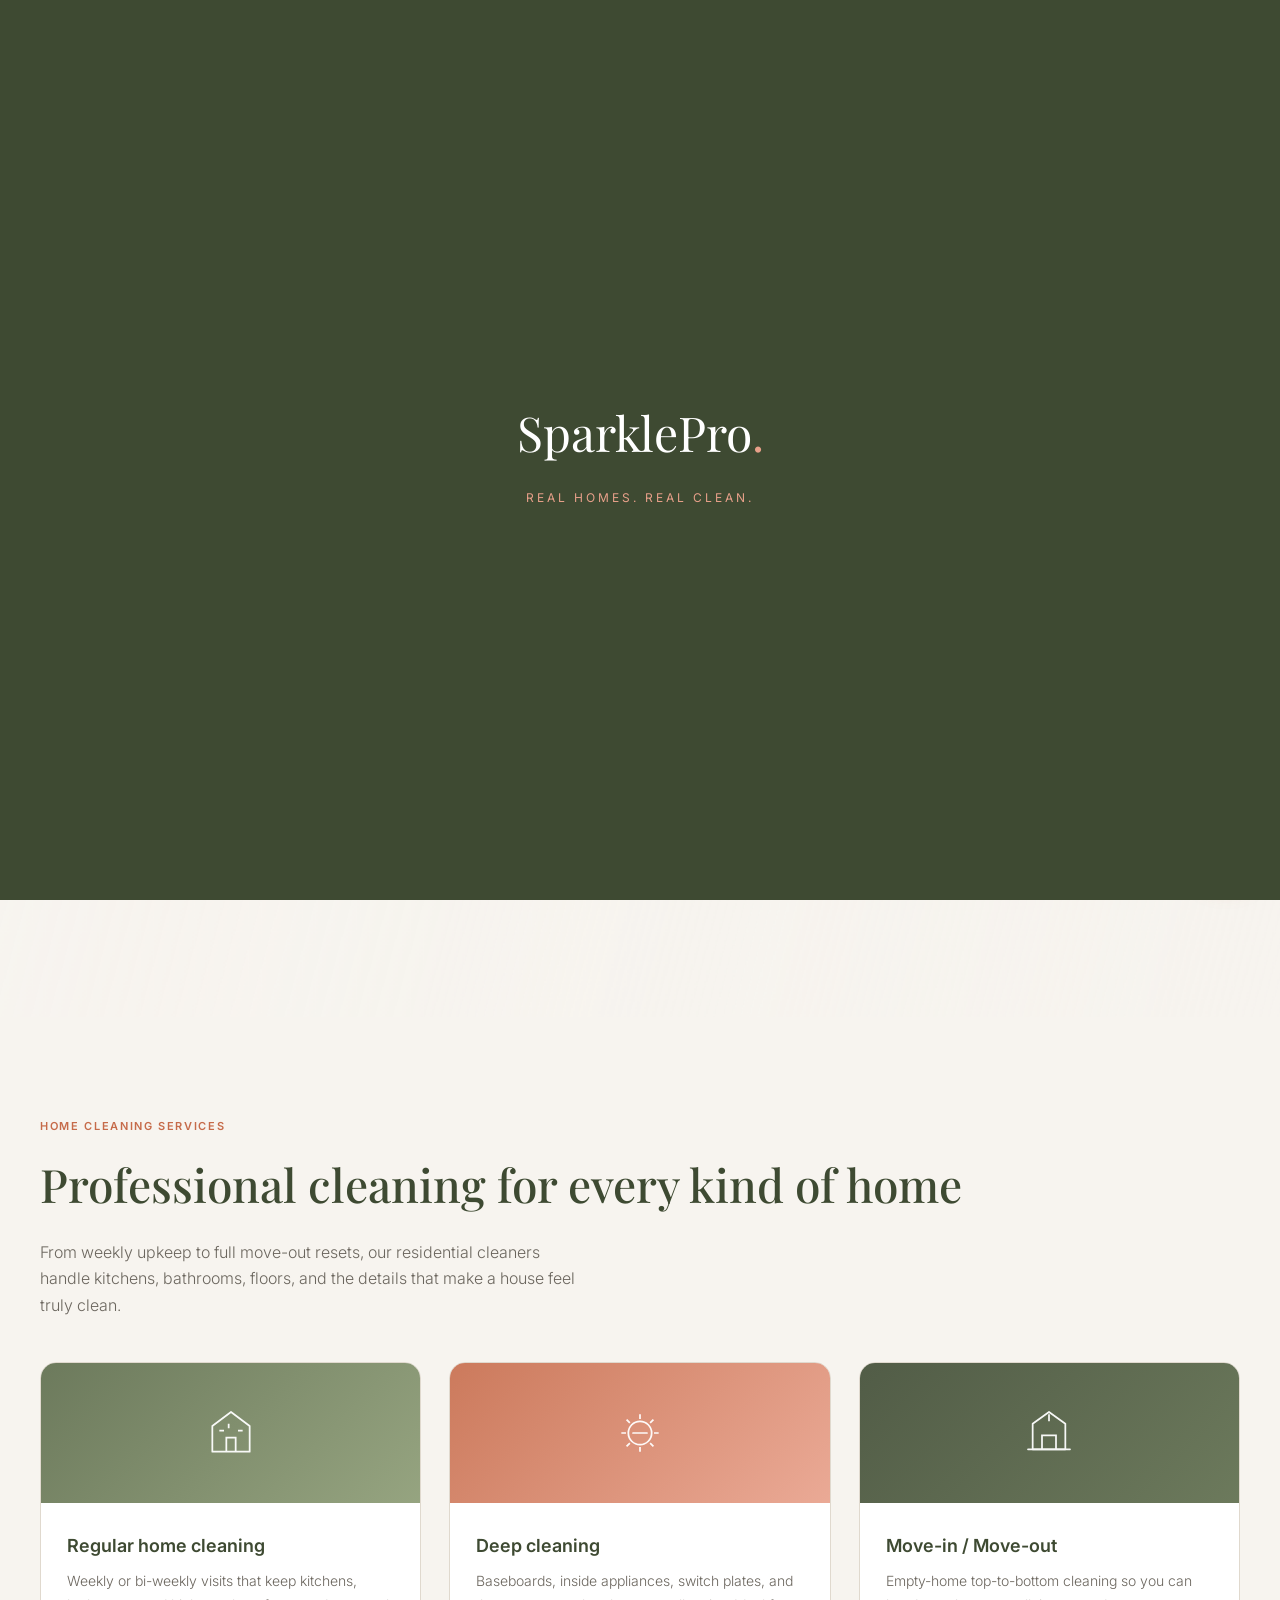
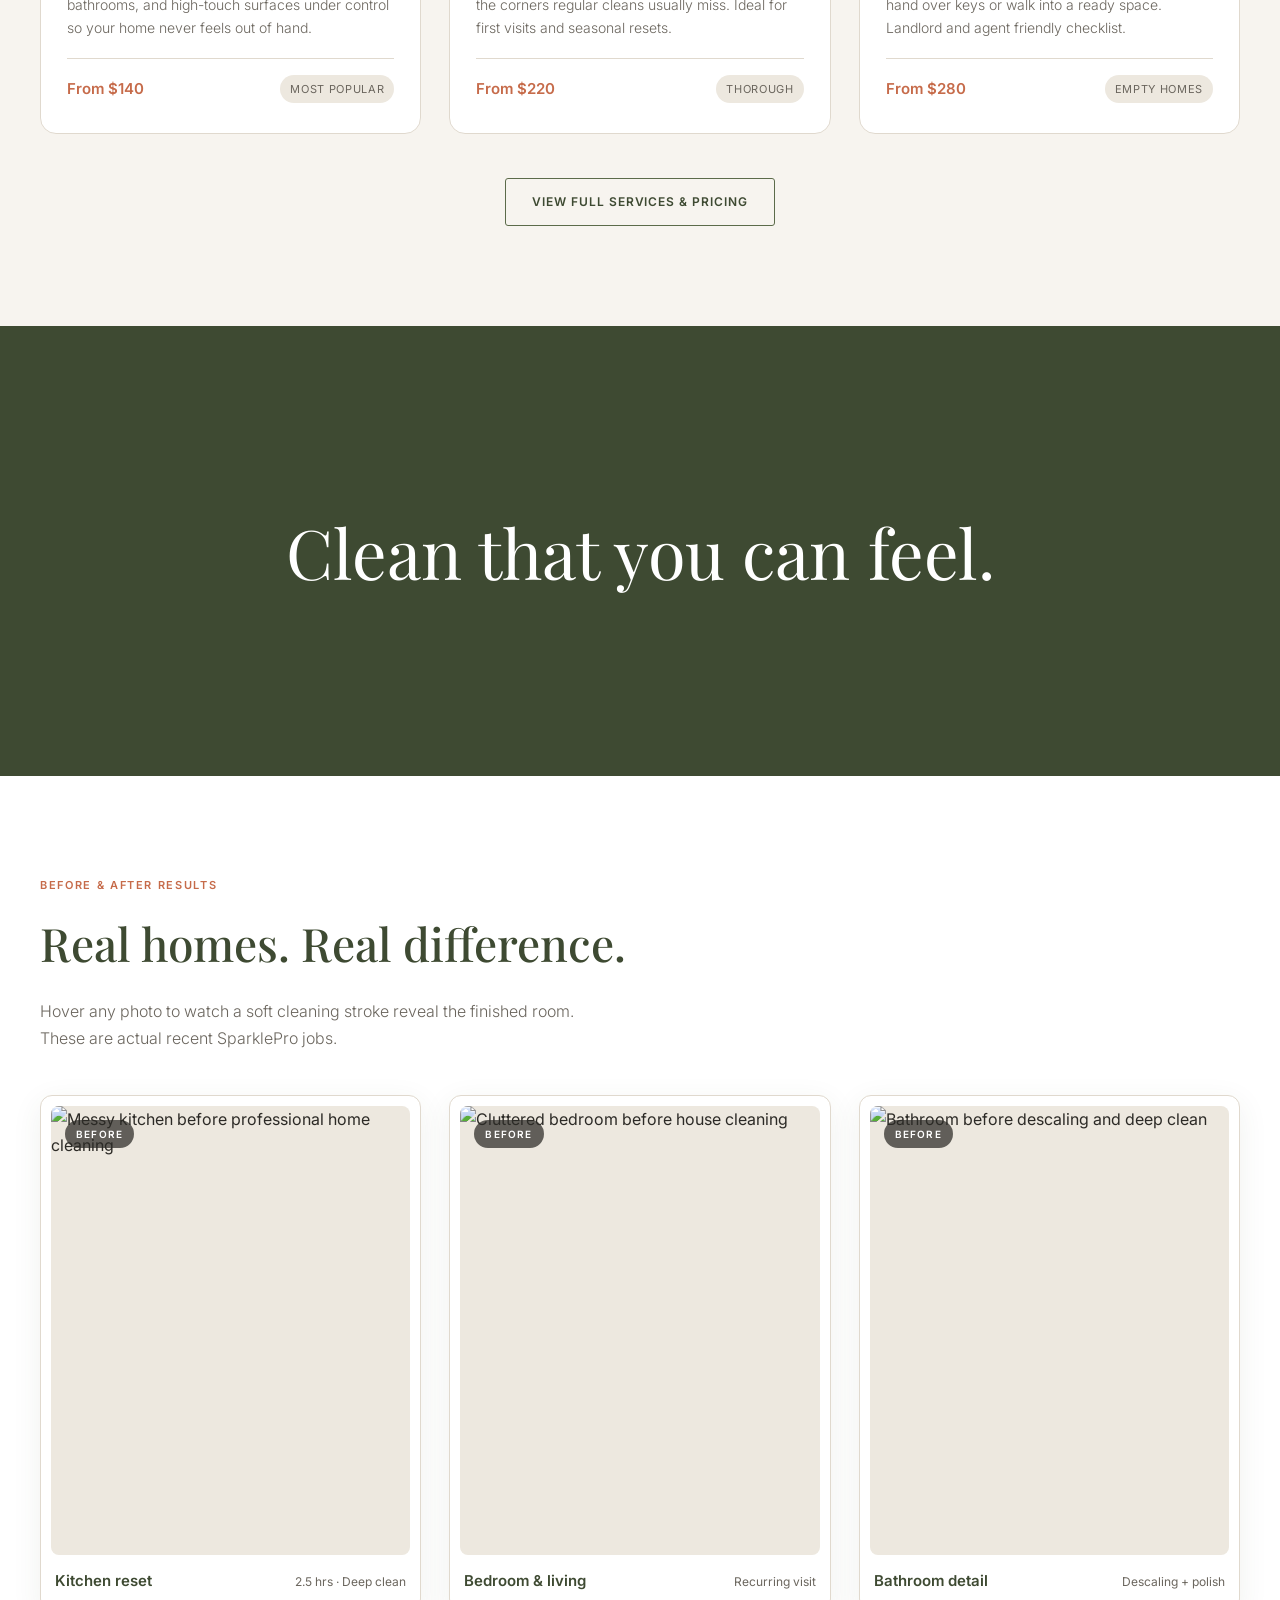
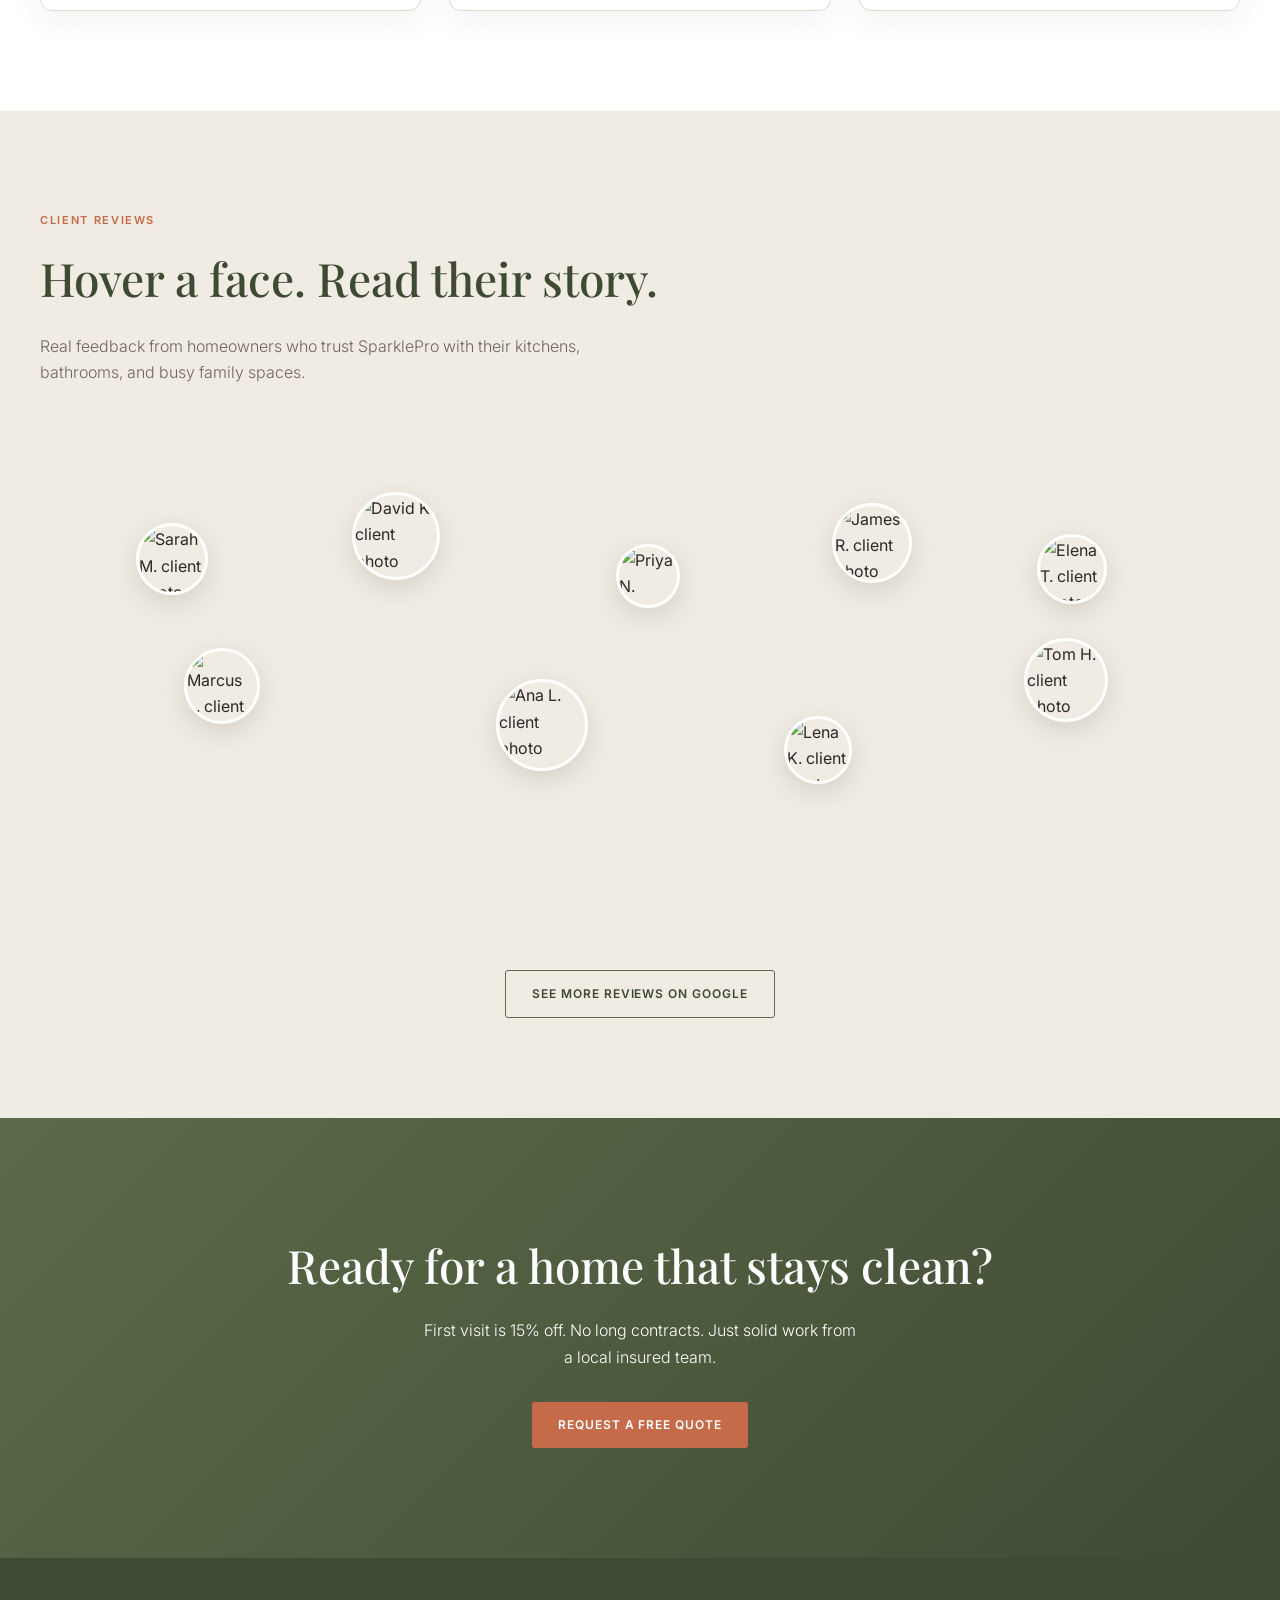
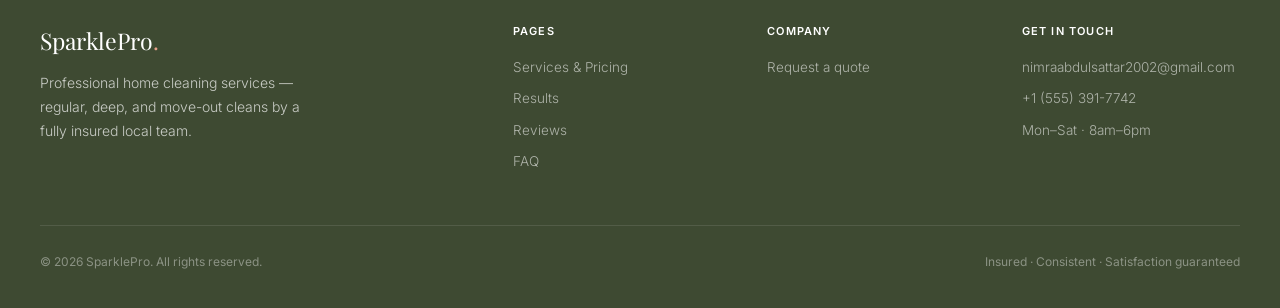
==== index.html @ 1992d0b1 "Initial commit - SparklePro website" ====
<!DOCTYPE html>
<html lang="en">
<head>
  <meta charset="UTF-8">
  <meta name="viewport" content="width=device-width, initial-scale=1.0">
  <title>SparklePro | Professional Home Cleaning Services Near You</title>
  <meta name="description" content="SparklePro offers reliable home cleaning, deep cleaning, and move-in/move-out services. Fully insured local team. First clean 15% off. Book your free quote today.">
  <meta name="keywords" content="home cleaning service, deep cleaning, move out cleaning, residential cleaners, house cleaning near me, SparklePro">
  <meta property="og:title" content="SparklePro | Professional Home Cleaning Services">
  <meta property="og:description" content="Reliable, insured home cleaning. Regular, deep, and move-out cleans. First visit 15% off.">
  <meta property="og:type" content="website">
  <link rel="canonical" href="https://sparklepro.home/">
  <script type="application/ld+json">
  {"@context":"https://schema.org","@type":"LocalBusiness","name":"SparklePro","description":"Professional home cleaning services including regular cleans, deep cleans, and move-in/move-out cleaning.","telephone":"+1-555-391-7742","email":"nimraabdulsattar2002@gmail.com","priceRange":"$$","openingHours":"Mo-Sa 08:00-18:00","areaServed":"Greater metro area"}
  </script>
  <link href="https://fonts.googleapis.com/css2?family=Inter:wght@300;400;500;600;700&family=Playfair+Display:wght@400;500;600&display=swap" rel="stylesheet">
  <style>
    :root{--olive:#5C6B4A;--olive-dark:#3E4A32;--terracotta:#C66B4A;--terracotta-dark:#A35238;--terracotta-soft:#E8A08A;--bg:#F7F4EF;--bg-warm:#F0EBE3;--text:#2C2A26;--muted:#6B665E;--border:#E0D9CE;--white:#fff;--soft:#EDE8DF;--shadow:0 20px 50px rgba(62,74,50,.12);--shadow-soft:0 8px 30px rgba(62,74,50,.08)}
    *{margin:0;padding:0;box-sizing:border-box}
    html{scroll-behavior:smooth}
    body{font-family:Inter,sans-serif;background:var(--bg);color:var(--text);line-height:1.65;-webkit-font-smoothing:antialiased;overflow-x:hidden}

    .intro-overlay{position:fixed;inset:0;background:var(--olive-dark);z-index:9999;display:flex;align-items:center;justify-content:center;flex-direction:column;transition:opacity .8s,visibility .8s}
    .intro-overlay.hide{opacity:0;visibility:hidden;pointer-events:none}
    .intro-logo{font-family:'Playfair Display',serif;font-size:48px;color:#fff;opacity:0;transform:translateY(30px) scale(.9);animation:introIn 1s .3s forwards}
    .intro-logo span{color:var(--terracotta-soft)}
    .intro-tag{color:var(--terracotta-soft);font-size:12px;letter-spacing:.25em;text-transform:uppercase;margin-top:16px;opacity:0;animation:introIn 1s .6s forwards}
    @keyframes introIn{to{opacity:1;transform:translateY(0) scale(1)}}

    .reveal{opacity:0;transform:translateY(50px) rotateX(10deg);transform-origin:center top;transition:opacity .9s cubic-bezier(.22,1,.36,1),transform .9s cubic-bezier(.22,1,.36,1)}
    .reveal.visible{opacity:1;transform:translateY(0) rotateX(0)}
    .reveal-scale{opacity:0;transform:scale(.88);transition:opacity .9s cubic-bezier(.22,1,.36,1),transform .9s cubic-bezier(.22,1,.36,1)}
    .reveal-scale.visible{opacity:1;transform:scale(1)}

    .scroll-progress{position:fixed;top:0;left:0;height:3px;background:linear-gradient(90deg,var(--terracotta),var(--olive));z-index:10000;width:0%}
    .top-bar{background:var(--olive-dark);color:#fff;text-align:center;padding:11px 20px;font-size:12px;letter-spacing:.07em;text-transform:uppercase;position:relative;z-index:50}
    .top-bar span{color:var(--terracotta-soft)}
    header{position:sticky;top:0;z-index:100;background:rgba(247,244,239,.92);backdrop-filter:blur(12px);border-bottom:1px solid var(--border);transition:box-shadow .3s}
    header.scrolled{box-shadow:0 8px 30px rgba(62,74,50,.1)}
    .nav{max-width:1400px;margin:0 auto;padding:18px 40px;display:flex;align-items:center;justify-content:space-between}
    .nav-left,.nav-right{display:flex;gap:26px;align-items:center;flex:1}.nav-right{justify-content:flex-end}
    .logo{font-family:'Playfair Display',serif;font-size:25px;font-weight:500;color:var(--olive-dark);text-decoration:none;transition:transform .3s}.logo:hover{transform:scale(1.05)}.logo span{color:var(--terracotta)}
    .nav a{color:var(--text);text-decoration:none;font-size:12px;letter-spacing:.07em;text-transform:uppercase;font-weight:500;transition:color .25s}
    .nav a:hover,.nav a.active{color:var(--terracotta)}
    .btn{display:inline-block;padding:13px 26px;background:var(--olive);color:#fff;text-decoration:none;font-size:12px;letter-spacing:.08em;text-transform:uppercase;font-weight:600;border:none;cursor:pointer;transition:all .35s cubic-bezier(.22,1,.36,1);border-radius:3px}
    .btn:hover{background:var(--olive-dark);transform:translateY(-3px) scale(1.02);box-shadow:0 12px 28px rgba(92,107,74,.35)}
    .btn-terracotta{background:var(--terracotta)}.btn-terracotta:hover{background:var(--terracotta-dark)}
    .btn-outline{background:transparent;color:var(--olive-dark);border:1.5px solid var(--olive)}.btn-outline:hover{background:var(--olive);color:#fff}

    .hero{position:relative;min-height:100vh;display:flex;align-items:center;overflow:hidden}
    .hero-bg{position:absolute;inset:-10%;background:url('https://images.unsplash.com/photo-1600585154340-be6161a56a0c?auto=format&fit=crop&w=2000&q=80') center/cover;will-change:transform}
    .hero-bg::after{content:'';position:absolute;inset:0;background:linear-gradient(105deg,rgba(247,244,239,.94) 0%,rgba(247,244,239,.75) 45%,rgba(247,244,239,.25) 100%)}
    .hero-content{position:relative;z-index:2;max-width:1400px;margin:0 auto;padding:0 40px;width:100%}
    .hero .eyebrow{font-size:12px;letter-spacing:.16em;text-transform:uppercase;color:var(--terracotta);font-weight:600;margin-bottom:16px;opacity:0;animation:heroIn 1s 1.4s forwards}
    .hero h1{font-family:'Playfair Display',serif;font-size:clamp(44px,6.5vw,80px);font-weight:500;line-height:1.06;max-width:640px;margin-bottom:22px;color:var(--olive-dark);opacity:0;animation:heroIn 1s 1.55s forwards}
    .hero p{font-size:17px;color:var(--muted);max-width:460px;margin-bottom:36px;font-weight:300;opacity:0;animation:heroIn 1s 1.7s forwards}
    .hero-actions{display:flex;gap:14px;flex-wrap:wrap;opacity:0;animation:heroIn 1s 1.85s forwards}
    @keyframes heroIn{from{opacity:0;transform:translateY(40px)}to{opacity:1;transform:translateY(0)}}

    section{padding:100px 40px;position:relative}
    .container{max-width:1200px;margin:0 auto}
    .section-label{font-size:11px;letter-spacing:.15em;text-transform:uppercase;color:var(--terracotta);margin-bottom:12px;font-weight:600}
    .section-title{font-family:'Playfair Display',serif;font-size:clamp(30px,4vw,46px);font-weight:500;margin-bottom:16px;color:var(--olive-dark)}
    .section-desc{font-size:16px;color:var(--muted);max-width:540px;font-weight:300;margin-bottom:44px}

    /* THEMED SERVICE CARDS */
    .services-preview{display:grid;grid-template-columns:repeat(3,1fr);gap:28px}
    .svc-card{position:relative;background:var(--white);border-radius:16px;overflow:hidden;border:1px solid var(--border);transition:transform .5s cubic-bezier(.22,1,.36,1),box-shadow .5s;cursor:default}
    .svc-card:hover{transform:translateY(-12px);box-shadow:0 32px 64px rgba(62,74,50,.16)}
    .svc-visual{height:140px;position:relative;overflow:hidden}
    .svc-visual::before{content:'';position:absolute;inset:0;opacity:.9}
    .svc-card:nth-child(1) .svc-visual::before{background:linear-gradient(135deg,#5C6B4A 0%,#8A9A72 100%)}
    .svc-card:nth-child(2) .svc-visual::before{background:linear-gradient(135deg,#C66B4A 0%,#E8A08A 100%)}
    .svc-card:nth-child(3) .svc-visual::before{background:linear-gradient(135deg,#3E4A32 0%,#5C6B4A 100%)}
    .svc-icon-wrap{position:absolute;inset:0;display:flex;align-items:center;justify-content:center;z-index:2}
    .svc-icon-wrap svg{width:56px;height:56px;fill:none;stroke:#fff;stroke-width:1.5;opacity:.95}
    .svc-body{padding:28px 26px 30px}
    .svc-body h3{font-size:18px;font-weight:600;margin-bottom:8px;color:var(--olive-dark)}
    .svc-body p{font-size:14px;color:var(--muted);font-weight:300;line-height:1.7;margin-bottom:18px;min-height:66px}
    .svc-meta{display:flex;justify-content:space-between;align-items:center;padding-top:16px;border-top:1px solid var(--border)}
    .svc-meta .price{font-size:15px;font-weight:600;color:var(--terracotta)}
    .svc-meta .tag{font-size:11px;letter-spacing:.06em;text-transform:uppercase;color:var(--muted);background:var(--soft);padding:5px 10px;border-radius:20px}

    /* BA CARDS */
    .ba-section{background:var(--white)}
    .ba-grid{display:grid;grid-template-columns:repeat(3,1fr);gap:28px}
    .ba-card{position:relative;background:var(--white);border-radius:12px;padding:10px 10px 16px;box-shadow:var(--shadow-soft);border:1px solid var(--border);transition:transform .5s,box-shadow .5s;cursor:pointer}
    .ba-card:hover{transform:translateY(-10px);box-shadow:0 32px 64px rgba(62,74,50,.16)}
    .ba-frame{position:relative;aspect-ratio:4/5;border-radius:8px;overflow:hidden;background:var(--soft)}
    .ba-frame img{position:absolute;inset:0;width:100%;height:100%;object-fit:cover;transition:transform .9s}
    .ba-frame .before{z-index:1}.ba-frame .after{z-index:2;clip-path:polygon(0 100%,0 100%,0 100%);transition:clip-path .85s cubic-bezier(.65,0,.35,1)}
    .ba-card:hover .after{clip-path:polygon(0 0,100% 0,100% 100%,0 100%)}
    .ba-card:hover .before{transform:scale(1.05)}.ba-card:hover .after{transform:scale(1.02)}
    .ba-blade{position:absolute;top:-10%;left:-20%;width:140%;height:3px;background:linear-gradient(90deg,transparent,var(--terracotta),transparent);z-index:4;opacity:0;transform:rotate(-38deg) translateY(180%);transition:transform .85s cubic-bezier(.65,0,.35,1),opacity .3s;pointer-events:none;box-shadow:0 0 12px rgba(198,107,74,.5)}
    .ba-card:hover .ba-blade{opacity:1;transform:rotate(-38deg) translateY(-180%)}
    .sparkles{position:absolute;inset:0;z-index:3;pointer-events:none;opacity:0;transition:opacity .5s .35s}
    .ba-card:hover .sparkles{opacity:1}
    .sparkles span{position:absolute;width:4px;height:4px;background:#fff;border-radius:50%;box-shadow:0 0 6px #fff;animation:twinkle 1.8s ease-in-out infinite}
    .sparkles span:nth-child(1){top:18%;left:22%}.sparkles span:nth-child(2){top:32%;left:68%;animation-delay:.3s}
    .sparkles span:nth-child(3){top:55%;left:40%;animation-delay:.6s}.sparkles span:nth-child(4){top:70%;left:78%;animation-delay:.2s}
    .sparkles span:nth-child(5){top:25%;left:85%;animation-delay:.9s}
    @keyframes twinkle{0%,100%{opacity:.2;transform:scale(.7)}50%{opacity:1;transform:scale(1.2)}}
    .ba-status{position:absolute;top:14px;left:14px;z-index:5;background:rgba(44,42,38,.72);color:#fff;font-size:10px;font-weight:600;letter-spacing:.12em;text-transform:uppercase;padding:6px 11px;border-radius:20px;transition:background .4s}
    .ba-card:hover .ba-status{background:var(--terracotta)}
    .ba-status .after-text{display:none}.ba-card:hover .ba-status .before-text{display:none}.ba-card:hover .ba-status .after-text{display:inline}
    .ba-caption{margin-top:14px;padding:0 4px;display:flex;justify-content:space-between;align-items:baseline}
    .ba-caption h3{font-size:15px;font-weight:600;color:var(--olive-dark)}.ba-caption span{font-size:12px;color:var(--muted)}

    /* REVIEWS - PROFILE CLUSTER */
    .reviews-section{background:var(--bg-warm);overflow:visible;position:relative;z-index:2}
    .review-stage{position:relative;min-height:520px;margin-top:12px;padding:100px 0 40px;overflow:visible}
    .avatar{position:absolute;width:72px;height:72px;cursor:pointer;z-index:1;transition:z-index 0s}
    .avatar .pic{width:100%;height:100%;border-radius:50%;overflow:hidden;border:3px solid var(--white);box-shadow:0 8px 24px rgba(62,74,50,.15);transition:transform .35s cubic-bezier(.22,1,.36,1),box-shadow .35s}
    .avatar img{width:100%;height:100%;object-fit:cover;display:block}
    .avatar:hover{z-index:50}
    .avatar:hover .pic{transform:scale(1.15);box-shadow:0 16px 40px rgba(62,74,50,.28)}
    .avatar .bubble{position:absolute;bottom:calc(100% + 16px);left:50%;transform:translateX(-50%) translateY(10px) scale(.9);width:270px;background:var(--white);border-radius:14px;padding:16px 18px;box-shadow:0 20px 50px rgba(62,74,50,.2);border:1px solid var(--border);opacity:0;visibility:hidden;pointer-events:none;transition:opacity .28s ease,transform .32s cubic-bezier(.22,1,.36,1),visibility .28s;z-index:60}
    .avatar:hover .bubble{opacity:1;visibility:visible;transform:translateX(-50%) translateY(0) scale(1);pointer-events:auto}
    .avatar .bubble::after{content:'';position:absolute;bottom:-6px;left:50%;transform:translateX(-50%) rotate(45deg);width:12px;height:12px;background:var(--white);border-right:1px solid var(--border);border-bottom:1px solid var(--border)}
    .avatar .bubble .stars{color:var(--terracotta);font-size:11px;letter-spacing:1px;margin-bottom:6px}
    .avatar .bubble p{font-size:13px;color:var(--muted);font-weight:300;line-height:1.55;margin-bottom:10px;font-style:italic}
    .avatar .bubble .name{font-size:12px;font-weight:600;color:var(--olive-dark)}
    .avatar .bubble .name span{font-weight:300;color:var(--muted)}
    /* random positions */
    .avatar.a1{width:72px;height:72px;top:18%;left:8%}
    .avatar.a2{width:88px;height:88px;top:12%;left:26%}
    .avatar.a3{width:64px;height:64px;top:22%;left:48%}
    .avatar.a4{width:80px;height:80px;top:14%;left:66%}
    .avatar.a5{width:70px;height:70px;top:20%;left:86%;margin-left:-35px}
    .avatar.a6{width:76px;height:76px;top:42%;left:12%}
    .avatar.a7{width:92px;height:92px;top:48%;left:38%}
    .avatar.a8{width:68px;height:68px;top:55%;left:62%}
    .avatar.a9{width:84px;height:84px;top:40%;left:82%}
    

    .sticky-band{height:50vh;display:flex;align-items:center;justify-content:center;overflow:hidden;background:var(--olive-dark)}
    .sticky-band .band-text{font-family:'Playfair Display',serif;font-size:clamp(32px,6vw,72px);color:#fff;text-align:center;opacity:.2;transition:opacity .4s,transform .4s}
    .sticky-band .band-text.active{opacity:1}

    .cta{text-align:center;padding:110px 40px;background:linear-gradient(135deg,var(--olive),var(--olive-dark));color:#fff;position:relative;overflow:hidden}
    .cta h2{font-family:'Playfair Display',serif;font-size:clamp(30px,4vw,46px);font-weight:500;margin-bottom:14px}
    .cta p{font-size:16px;opacity:.8;max-width:440px;margin:0 auto 32px;font-weight:300}
    .cta .btn{background:var(--terracotta)}.cta .btn:hover{background:var(--terracotta-dark)}

    footer{background:var(--olive-dark);color:rgba(255,255,255,.72);padding:64px 40px 36px}
    .footer-grid{max-width:1200px;margin:0 auto;display:grid;grid-template-columns:2fr 1fr 1fr 1fr;gap:36px;margin-bottom:44px}
    .footer-brand{font-family:'Playfair Display',serif;font-size:23px;color:#fff;margin-bottom:11px}.footer-brand span{color:var(--terracotta-soft)}
    .footer-brand+p{font-size:14px;font-weight:300;max-width:260px;line-height:1.7}
    .footer-col h4{font-size:11px;letter-spacing:.11em;text-transform:uppercase;margin-bottom:16px;font-weight:600;color:#fff}
    .footer-col a,.footer-col p{display:block;font-size:13.5px;color:rgba(255,255,255,.58);text-decoration:none;margin-bottom:9px;font-weight:300}
    .footer-col a:hover{color:var(--terracotta-soft)}
    .footer-bottom{max-width:1200px;margin:0 auto;padding-top:26px;border-top:1px solid rgba(255,255,255,.1);display:flex;justify-content:space-between;font-size:12px;color:rgba(255,255,255,.4)}

    @media(max-width:960px){
      .services-preview,.ba-grid{grid-template-columns:1fr}
      .footer-grid{grid-template-columns:1fr 1fr}
      .nav-left{display:none}
      .review-stage{min-height:360px}
      .avatar.a5,.avatar.a9{display:none}
    }
    @media(max-width:640px){
      .footer-grid{grid-template-columns:1fr}
      section{padding:70px 22px}
      .nav{padding:15px 22px}
      .hero{min-height:90vh}
      .review-stage{min-height:320px}
      .avatar.a3,.avatar.a4,.avatar.a8{display:none}
    }
  </style>
  <link rel="stylesheet" href="widget.css">
</head>
<body>
  <div class="scroll-progress" id="progress"></div>
  <div class="intro-overlay" id="intro">
    <div class="intro-logo">SparklePro<span>.</span></div>
    <div class="intro-tag">Real homes. Real clean.</div>
  </div>
  <div class="top-bar">First clean <span>15% off</span> · Fully insured · We bring the supplies</div>
  <header id="header">
    <nav class="nav" aria-label="Main navigation">
      <div class="nav-left">
        <a href="services.html">Services</a>
        <a href="#results">Results</a>
        <a href="#reviews">Reviews</a>
        <a href="faq.html">FAQ</a>
      </div>
      <a href="index.html" class="logo">SparklePro<span>.</span></a>
      <div class="nav-right">
        <a href="services.html#quote">Contact</a>
        <a href="services.html#quote" class="btn" style="padding:10px 18px;font-size:11px">Book a Clean</a>
      </div>
    </nav>
  </header>

  <section class="hero" id="hero">
    <div class="hero-bg" id="heroBg"></div>
    <div class="hero-content" id="heroContent">
      <p class="eyebrow">Local · Insured · Consistent</p>
      <h1>Your home,<br>actually clean</h1>
      <p>SparklePro is a small, fully insured home cleaning team that shows up on time, deep-cleans the spots other services skip, and leaves your house feeling calm again.</p>
      <div class="hero-actions">
        <a href="services.html#quote" class="btn btn-terracotta">Get a Free Quote</a>
        <a href="#results" class="btn btn-outline">See Real Results</a>
      </div>
    </div>
  </section>

  <section aria-labelledby="services-heading">
    <div class="container">
      <p class="section-label reveal">Home cleaning services</p>
      <h2 class="section-title reveal" id="services-heading">Professional cleaning for every kind of home</h2>
      <p class="section-desc reveal">From weekly upkeep to full move-out resets, our residential cleaners handle kitchens, bathrooms, floors, and the details that make a house feel truly clean.</p>
      <div class="services-preview">
        <article class="svc-card reveal">
          <div class="svc-visual">
            <div class="svc-icon-wrap">
              <svg viewBox="0 0 48 48" aria-hidden="true"><path d="M8 40V18l16-12 16 12v22H8z" stroke-linejoin="round"/><path d="M20 40V28h8v12"/><path d="M14 22h4M30 22h4M22 16v4"/></svg>
            </div>
          </div>
          <div class="svc-body">
            <h3>Regular home cleaning</h3>
            <p>Weekly or bi-weekly visits that keep kitchens, bathrooms, and high-touch surfaces under control so your home never feels out of hand.</p>
            <div class="svc-meta">
              <span class="price">From $140</span>
              <span class="tag">Most popular</span>
            </div>
          </div>
        </article>
        <article class="svc-card reveal" style="transition-delay:.1s">
          <div class="svc-visual">
            <div class="svc-icon-wrap">
              <svg viewBox="0 0 48 48" aria-hidden="true"><circle cx="24" cy="24" r="10"/><path d="M24 8v4M24 36v4M8 24h4M36 24h4M12.5 12.5l2.8 2.8M32.7 32.7l2.8 2.8M12.5 35.5l2.8-2.8M32.7 15.3l2.8-2.8"/><path d="M18 24h12" stroke-linecap="round"/></svg>
            </div>
          </div>
          <div class="svc-body">
            <h3>Deep cleaning</h3>
            <p>Baseboards, inside appliances, switch plates, and the corners regular cleans usually miss. Ideal for first visits and seasonal resets.</p>
            <div class="svc-meta">
              <span class="price">From $220</span>
              <span class="tag">Thorough</span>
            </div>
          </div>
        </article>
        <article class="svc-card reveal" style="transition-delay:.2s">
          <div class="svc-visual">
            <div class="svc-icon-wrap">
              <svg viewBox="0 0 48 48" aria-hidden="true"><path d="M10 38V16l14-10 14 10v22H10z" stroke-linejoin="round"/><path d="M18 38V26h12v12"/><path d="M6 38h36" stroke-linecap="round"/><path d="M24 8v6"/></svg>
            </div>
          </div>
          <div class="svc-body">
            <h3>Move-in / Move-out</h3>
            <p>Empty-home top-to-bottom cleaning so you can hand over keys or walk into a ready space. Landlord and agent friendly checklist.</p>
            <div class="svc-meta">
              <span class="price">From $280</span>
              <span class="tag">Empty homes</span>
            </div>
          </div>
        </article>
      </div>
      <div style="text-align:center;margin-top:44px" class="reveal">
        <a href="services.html" class="btn btn-outline">View full services & pricing</a>
      </div>
    </div>
  </section>

  <div class="sticky-band">
    <div class="band-text" id="bandText">Clean that you can feel.</div>
  </div>

  <section class="ba-section" id="results" aria-labelledby="results-heading">
    <div class="container">
      <p class="section-label reveal">Before & after results</p>
      <h2 class="section-title reveal" id="results-heading">Real homes. Real difference.</h2>
      <p class="section-desc reveal">Hover any photo to watch a soft cleaning stroke reveal the finished room. These are actual recent SparklePro jobs.</p>
      <div class="ba-grid">
        <div class="ba-card reveal-scale">
          <div class="ba-frame">
            <img class="before" src="https://images.unsplash.com/photo-1649954596857-1e8c87d53ae3?auto=format&fit=crop&w=900&q=80" alt="Messy kitchen before professional home cleaning">
            <img class="after" src="https://images.unsplash.com/photo-1600585154526-990dced4db0d?auto=format&fit=crop&w=900&q=80" alt="Sparkling clean kitchen after SparklePro deep clean">
            <div class="ba-blade"></div>
            <div class="sparkles"><span></span><span></span><span></span><span></span><span></span></div>
            <div class="ba-status"><span class="before-text">Before</span><span class="after-text">After</span></div>
          </div>
          <div class="ba-caption"><h3>Kitchen reset</h3><span>2.5 hrs · Deep clean</span></div>
        </div>
        <div class="ba-card reveal-scale" style="transition-delay:.12s">
          <div class="ba-frame">
            <img class="before" src="https://images.unsplash.com/photo-1522771739844-6a9f6d5f14af?auto=format&fit=crop&w=900&q=80" alt="Cluttered bedroom before house cleaning">
            <img class="after" src="https://images.unsplash.com/photo-1618220179428-22790b461013?auto=format&fit=crop&w=900&q=80" alt="Tidy living area after regular home cleaning service">
            <div class="ba-blade"></div>
            <div class="sparkles"><span></span><span></span><span></span><span></span><span></span></div>
            <div class="ba-status"><span class="before-text">Before</span><span class="after-text">After</span></div>
          </div>
          <div class="ba-caption"><h3>Bedroom & living</h3><span>Recurring visit</span></div>
        </div>
        <div class="ba-card reveal-scale" style="transition-delay:.24s">
          <div class="ba-frame">
            <img class="before" src="https://images.unsplash.com/photo-1584622650111-993a426fbf0a?auto=format&fit=crop&w=900&q=80" alt="Bathroom before descaling and deep clean">
            <img class="after" src="https://images.unsplash.com/photo-1620626011761-996317b8d101?auto=format&fit=crop&w=900&q=80" alt="Fresh bathroom after professional deep cleaning">
            <div class="ba-blade"></div>
            <div class="sparkles"><span></span><span></span><span></span><span></span><span></span></div>
            <div class="ba-status"><span class="before-text">Before</span><span class="after-text">After</span></div>
          </div>
          <div class="ba-caption"><h3>Bathroom detail</h3><span>Descaling + polish</span></div>
        </div>
      </div>
    </div>
  </section>

  <section class="reviews-section" id="reviews" aria-labelledby="reviews-heading">
    <div class="container">
      <p class="section-label reveal">Client reviews</p>
      <h2 class="section-title reveal" id="reviews-heading">Hover a face. Read their story.</h2>
      <p class="section-desc reveal">Real feedback from homeowners who trust SparklePro with their kitchens, bathrooms, and busy family spaces.</p>
      <div class="review-stage reveal">
        <div class="avatar a1"><div class="pic"><img src="https://images.unsplash.com/photo-1494790108377-be9c29b29330?auto=format&fit=crop&w=150&q=80" alt="Sarah M. client photo"></div><div class="bubble"><div class="stars">★★★★★</div><p>"I stopped feeling guilty about the weekends. They come every other Tuesday and the kitchen stays under control."</p><div class="name">Sarah M. <span>· Bi-weekly</span></div></div>
        </div>
        <div class="avatar a2"><div class="pic"><img src="https://images.unsplash.com/photo-1507003211169-0a1dd7228f2d?auto=format&fit=crop&w=150&q=80" alt="David K. client photo"></div><div class="bubble"><div class="stars">★★★★★</div><p>"Move-out clean passed inspection with zero notes. Clear pricing and they cleaned inside the cupboards."</p><div class="name">David K. <span>· Move-out</span></div></div>
        </div>
        <div class="avatar a3"><div class="pic"><img src="https://images.unsplash.com/photo-1438761681033-6461ffad8d80?auto=format&fit=crop&w=150&q=80" alt="Priya N. client photo"></div><div class="bubble"><div class="stars">★★★★★</div><p>"Two kids and a dog. Same two cleaners every time — that consistency is rare and it matters."</p><div class="name">Priya N. <span>· Weekly</span></div></div>
        </div>
        <div class="avatar a4"><div class="pic"><img src="https://images.unsplash.com/photo-1472099645785-5658abf4ff4e?auto=format&fit=crop&w=150&q=80" alt="James R. client photo"></div><div class="bubble"><div class="stars">★★★★★</div><p>"Deep clean was excellent. They noted our preferences and the regular visits have been just as thorough."</p><div class="name">James R. <span>· Deep + recurring</span></div></div>
        </div>
        <div class="avatar a5"><div class="pic"><img src="https://images.unsplash.com/photo-1544005313-94ddf0286df2?auto=format&fit=crop&w=150&q=80" alt="Elena T. client photo"></div><div class="bubble"><div class="stars">★★★★★</div><p>"Post-renovation clean left the place ready to move into. Fair price for the amount of dust and debris."</p><div class="name">Elena T. <span>· Post-reno</span></div></div>
        </div>
        <div class="avatar a6"><div class="pic"><img src="https://images.unsplash.com/photo-1500648767791-00dcc994a43e?auto=format&fit=crop&w=150&q=80" alt="Marcus L. client photo"></div><div class="bubble"><div class="stars">★★★★★</div><p>"We've tried three other services. SparklePro is the first that shows up when they say and does the job properly."</p><div class="name">Marcus L. <span>· Bi-weekly</span></div></div>
        </div>
        <div class="avatar a7"><div class="pic"><img src="https://images.unsplash.com/photo-1534528741775-53994a69daeb?auto=format&fit=crop&w=150&q=80" alt="Ana L. client photo"></div><div class="bubble"><div class="stars">★★★★★</div><p>"Communication is easy, no upselling, and the bathrooms actually look and smell clean for days."</p><div class="name">Ana L. <span>· Weekly</span></div></div>
        </div>
        <div class="avatar a8"><div class="pic"><img src="https://images.unsplash.com/photo-1517841905240-472988babdf9?auto=format&fit=crop&w=150&q=80" alt="Lena K. client photo"></div><div class="bubble"><div class="stars">★★★★★</div><p>"Booked for end of tenancy. Keys handed over the same afternoon. Would use again in a heartbeat."</p><div class="name">Lena K. <span>· Move-out</span></div></div>
        </div>
        <div class="avatar a9"><div class="pic"><img src="https://images.unsplash.com/photo-1539571696357-5a69c17a67c6?auto=format&fit=crop&w=150&q=80" alt="Tom H. client photo"></div><div class="bubble"><div class="stars">★★★★★</div><p>"Reliable, careful with our furniture, and the quote matched the final invoice. Refreshing honesty."</p><div class="name">Tom H. <span>· Regular</span></div></div>
        </div>
      </div>
      <div style="text-align:center;margin-top:20px" class="reveal">
        <a href="https://www.google.com/maps" target="_blank" rel="noopener" class="btn btn-outline">See more reviews on Google</a>
      </div>
    </div>
  </section>

  <section class="cta">
    <h2 class="reveal">Ready for a home that stays clean?</h2>
    <p class="reveal">First visit is 15% off. No long contracts. Just solid work from a local insured team.</p>
    <a href="services.html#quote" class="btn reveal">Request a Free Quote</a>
  </section>

  <footer>
    <div class="footer-grid">
      <div>
        <div class="footer-brand">SparklePro<span>.</span></div>
        <p>Professional home cleaning services — regular, deep, and move-out cleans by a fully insured local team.</p>
      </div>
      <div class="footer-col">
        <h4>Pages</h4>
        <a href="services.html">Services & Pricing</a>
        <a href="#results">Results</a>
        <a href="#reviews">Reviews</a>
        <a href="faq.html">FAQ</a>
      </div>
      <div class="footer-col">
        <h4>Company</h4>
        <a href="services.html#quote">Request a quote</a>
      </div>
      <div class="footer-col">
        <h4>Get in touch</h4>
        <p>nimraabdulsattar2002@gmail.com</p>
        <p>+1 (555) 391-7742</p>
        <p>Mon–Sat · 8am–6pm</p>
      </div>
    </div>
    <div class="footer-bottom">
      <span>© 2026 SparklePro. All rights reserved.</span>
      <span>Insured · Consistent · Satisfaction guaranteed</span>
    </div>
  </footer>

  <script>
    window.addEventListener('load',()=>setTimeout(()=>document.getElementById('intro').classList.add('hide'),2200));
    const header=document.getElementById('header');
    const progress=document.getElementById('progress');
    const heroBg=document.getElementById('heroBg');
    const heroContent=document.getElementById('heroContent');
    const bandText=document.getElementById('bandText');
    function onScroll(){
      const sy=window.scrollY;
      const docH=document.documentElement.scrollHeight-window.innerHeight;
      progress.style.width=(sy/docH*100)+'%';
      header.classList.toggle('scrolled',sy>40);
      if(sy<window.innerHeight){
        const p=sy/window.innerHeight;
        heroBg.style.transform=`scale(${1.08-p*0.06}) translateY(${sy*0.35}px)`;
        heroContent.style.transform=`translateY(${sy*0.18}px)`;
        heroContent.style.opacity=Math.max(0,1-p*1.15);
      }
      const band=document.querySelector('.sticky-band');
      if(band){
        const r=band.getBoundingClientRect();
        const mid=window.innerHeight/2;
        const dist=Math.abs(r.top+r.height/2-mid);
        const active=dist<r.height*0.55;
        bandText.classList.toggle('active',active);
        if(active){const t=1-dist/(r.height*0.55);bandText.style.transform=`scale(${0.88+t*0.12})`;}
      }
    }
    window.addEventListener('scroll',onScroll,{passive:true});onScroll();
    const reveals=document.querySelectorAll('.reveal,.reveal-scale');
    const observer=new IntersectionObserver(entries=>{entries.forEach(e=>{if(e.isIntersecting)e.target.classList.add('visible')})},{threshold:.12,rootMargin:'0px 0px -40px 0px'});
    reveals.forEach(el=>observer.observe(el));
  </script>
  <script src="widget.js" defer></script>
</body>
</html>
---- widget.css ----
/* SparklePro chat widget */
.scw{--scw-olive:#5C6B4A;--scw-olive-dark:#3E4A32;--scw-terra:#C66B4A;--scw-terra-dark:#A35238;--scw-bg:#F7F4EF;--scw-border:#E0D9CE;--scw-text:#2C2A26;--scw-muted:#6B665E;position:fixed;right:24px;bottom:24px;z-index:9000;font-family:Inter,system-ui,sans-serif;color:var(--scw-text);line-height:1.5}
.scw *{box-sizing:border-box}
.scw button{font-family:inherit}

/* logo mark */
.scw-logo{position:relative;display:flex;align-items:center;justify-content:center;flex:none;border-radius:50%;background:var(--scw-olive-dark);color:#fff;font-family:'Playfair Display',Georgia,serif;font-weight:500;line-height:1}
.scw-logo i{position:absolute;border-radius:50%;background:var(--scw-terra)}
.scw-logo--lg{width:46px;height:46px;font-size:25px;border:2px solid #fff}
.scw-logo--lg i{width:6px;height:6px;right:11px;bottom:10px}
.scw-logo--md{width:42px;height:42px;font-size:22px}
.scw-logo--md i{width:5px;height:5px;right:10px;bottom:9px}
.scw-logo--sm{width:30px;height:30px;font-size:16px}
.scw-logo--sm i{width:4px;height:4px;right:7px;bottom:6px}

/* launcher */
.scw-launcher{width:60px;height:60px;border-radius:50%;border:none;background:var(--scw-terra);color:#fff;display:flex;align-items:center;justify-content:center;cursor:pointer;box-shadow:0 8px 24px rgba(198,107,74,.4);transition:background .25s,transform .25s}
.scw-launcher:hover{background:var(--scw-terra-dark);transform:translateY(-2px)}
.scw-launcher:focus-visible,.scw-min:focus-visible,.scw-teaser-x:focus-visible,.scw-send:focus-visible,.scw-cc:focus-visible{outline:2px solid var(--scw-terra);outline-offset:2px}
.scw-launcher svg{width:28px;height:28px;fill:none;stroke:currentColor;stroke-width:1.8;stroke-linecap:round;stroke-linejoin:round}

/* teaser */
.scw-teaser{position:absolute;right:0;bottom:78px;width:310px;max-width:calc(100vw - 48px);display:flex;align-items:center;gap:14px;padding:16px 42px 16px 16px;background:#fff;border-radius:12px;box-shadow:0 12px 40px rgba(44,42,38,.18);cursor:pointer;opacity:0;transform:translateY(8px);pointer-events:none;transition:opacity .35s,transform .35s}
.scw-teaser.show{opacity:1;transform:none;pointer-events:auto}
.scw-teaser::after{content:"";position:absolute;right:22px;bottom:-7px;width:16px;height:16px;background:#fff;transform:rotate(45deg);border-radius:0 0 3px 0}
.scw-teaser p{font-size:15px;line-height:1.45;color:var(--scw-olive-dark)}
.scw-teaser-x{position:absolute;top:10px;right:10px;width:26px;height:26px;border:none;background:none;border-radius:6px;color:var(--scw-muted);cursor:pointer;display:flex;align-items:center;justify-content:center}
.scw-teaser-x:hover{background:var(--scw-bg);color:var(--scw-text)}
.scw-teaser-x svg{width:16px;height:16px;stroke:currentColor;stroke-width:2;fill:none;stroke-linecap:round}

/* panel */
.scw-panel{position:absolute;right:0;bottom:78px;width:380px;max-width:calc(100vw - 32px);height:min(680px,calc(100vh - 120px));display:flex;flex-direction:column;background:#fff;border-radius:14px;overflow:hidden;box-shadow:0 20px 60px rgba(44,42,38,.28);opacity:0;transform:translateY(14px) scale(.97);transform-origin:bottom right;pointer-events:none;visibility:hidden;transition:opacity .3s,transform .3s,visibility .3s}
.scw-panel.open{opacity:1;transform:none;pointer-events:auto;visibility:visible}
.scw-head{position:relative;flex:none;display:flex;align-items:center;justify-content:center;height:80px;padding:0 56px;background:linear-gradient(95deg,var(--scw-olive-dark) 0%,var(--scw-olive) 100%);color:#fff}
.scw-head .scw-logo{position:absolute;left:16px;top:50%;transform:translateY(-50%)}
.scw-title{font-family:Inter,sans-serif;font-size:17px;font-weight:600}
.scw-min{position:absolute;right:14px;top:50%;transform:translateY(-50%);width:32px;height:32px;border:none;background:none;color:#fff;border-radius:6px;cursor:pointer;display:flex;align-items:center;justify-content:center}
.scw-min:hover{background:rgba(255,255,255,.14)}
.scw-min svg{width:20px;height:20px;stroke:currentColor;stroke-width:2;fill:none;stroke-linecap:round;stroke-linejoin:round}

.scw-body{flex:1;overflow-y:auto;padding:18px 16px 8px;scrollbar-width:thin;scrollbar-color:#a9a59d #f1eee8}
.scw-body::-webkit-scrollbar{width:10px}
.scw-body::-webkit-scrollbar-track{background:#f1eee8}
.scw-body::-webkit-scrollbar-thumb{background:#a9a59d;border-radius:6px}
.scw-msg{display:flex;align-items:flex-start;gap:10px;margin-bottom:16px}
.scw-msg .scw-logo{margin-top:2px}
.scw-bubble{background:#F0EBE3;border-radius:0 12px 12px 12px;padding:14px 16px;font-size:15px;line-height:1.45;color:var(--scw-text)}
.scw-card{border:1px solid var(--scw-border);border-radius:10px;padding:14px}
.scw-field{margin-bottom:12px}
.scw-field input,.scw-field textarea{width:100%;height:44px;padding:0 14px;border:1px solid #cfc8bb;border-radius:8px;font:inherit;font-size:15px;color:var(--scw-text);background:#fff;transition:border-color .2s,box-shadow .2s}
.scw-field textarea{height:112px;padding:12px 14px;resize:none}
.scw-field input::placeholder,.scw-field textarea::placeholder{color:#8a857c}
.scw-field input:focus,.scw-field textarea:focus{outline:none;border-color:var(--scw-terra);box-shadow:0 0 0 3px rgba(198,107,74,.14)}
.scw-field .bad{border-color:#b3412c}
.scw-phone{position:relative;display:flex;align-items:center;border:1px solid #cfc8bb;border-radius:8px;background:#fff;transition:border-color .2s,box-shadow .2s}
.scw-phone:focus-within{border-color:var(--scw-terra);box-shadow:0 0 0 3px rgba(198,107,74,.14)}
.scw-phone input{border:none;box-shadow:none!important;background:none;padding-left:6px}
.scw-cc{flex:none;height:42px;padding:0 6px 0 12px;border:none;background:none;display:flex;align-items:center;gap:6px;cursor:pointer;border-radius:8px 0 0 8px}
.scw-cc svg.caret{width:8px;height:8px;fill:#6B665E}
.scw-flag{width:22px;height:15px;display:block;border-radius:2px;box-shadow:0 0 0 1px rgba(0,0,0,.12)}
.scw-list{position:absolute;left:0;top:calc(100% + 4px);width:220px;margin:0;padding:4px;list-style:none;background:#fff;border:1px solid var(--scw-border);border-radius:8px;box-shadow:0 10px 30px rgba(44,42,38,.18);z-index:3;display:none}
.scw-list.open{display:block}
.scw-list li{display:flex;align-items:center;gap:10px;padding:9px 10px;border-radius:6px;font-size:14px;cursor:pointer}
.scw-list li:hover,.scw-list li[aria-selected="true"]{background:#F0EBE3}
.scw-list li span{margin-left:auto;color:var(--scw-muted)}

.scw-consent{margin:12px 0 0;padding:14px;background:#F0EBE3;border-radius:10px;font-size:12px;line-height:1.5;color:#4a463f}
.scw-consent p{margin:0 0 12px}
.scw-check{display:flex;gap:10px;align-items:flex-start;cursor:pointer}
.scw-check input{flex:none;appearance:none;-webkit-appearance:none;width:18px;height:18px;margin:1px 0 0;border-radius:4px;background:var(--scw-terra);display:grid;place-items:center;cursor:pointer}
.scw-check input:not(:checked){background:#fff;border:1.5px solid #8a857c}
.scw-check input:checked::after{content:"";width:9px;height:5px;border-left:2px solid #fff;border-bottom:2px solid #fff;transform:translateY(-1px) rotate(-45deg)}
.scw-check input:focus-visible{outline:2px solid var(--scw-terra);outline-offset:2px}
.scw-actions{display:flex;justify-content:center;padding:16px 0 18px}
.scw-send{display:inline-flex;align-items:center;gap:10px;padding:0 34px;height:48px;border:none;border-radius:8px;background:var(--scw-terra);color:#fff;font-size:16px;font-weight:600;cursor:pointer;transition:background .25s}
.scw-send:hover{background:var(--scw-terra-dark)}
.scw-send[disabled]{opacity:.65;cursor:default}
.scw-send svg{width:20px;height:20px;fill:none;stroke:currentColor;stroke-width:1.8;stroke-linecap:round;stroke-linejoin:round}
.scw-status{margin:0 0 6px;text-align:center;font-size:13px;color:#b3412c}
.scw-done{padding:4px 0}
.scw-foot{flex:none;padding:12px 16px 14px;text-align:center;font-size:13px;color:#3a372f;background:#fff;border-top:1px solid #f0ece4}
.scw-foot b{font-weight:500;color:var(--scw-terra)}

@media(max-width:480px){
  .scw{right:16px;bottom:16px}
  .scw-panel{width:calc(100vw - 32px);height:calc(100vh - 110px)}
}
@media(prefers-reduced-motion:reduce){.scw *{transition:none!important}}
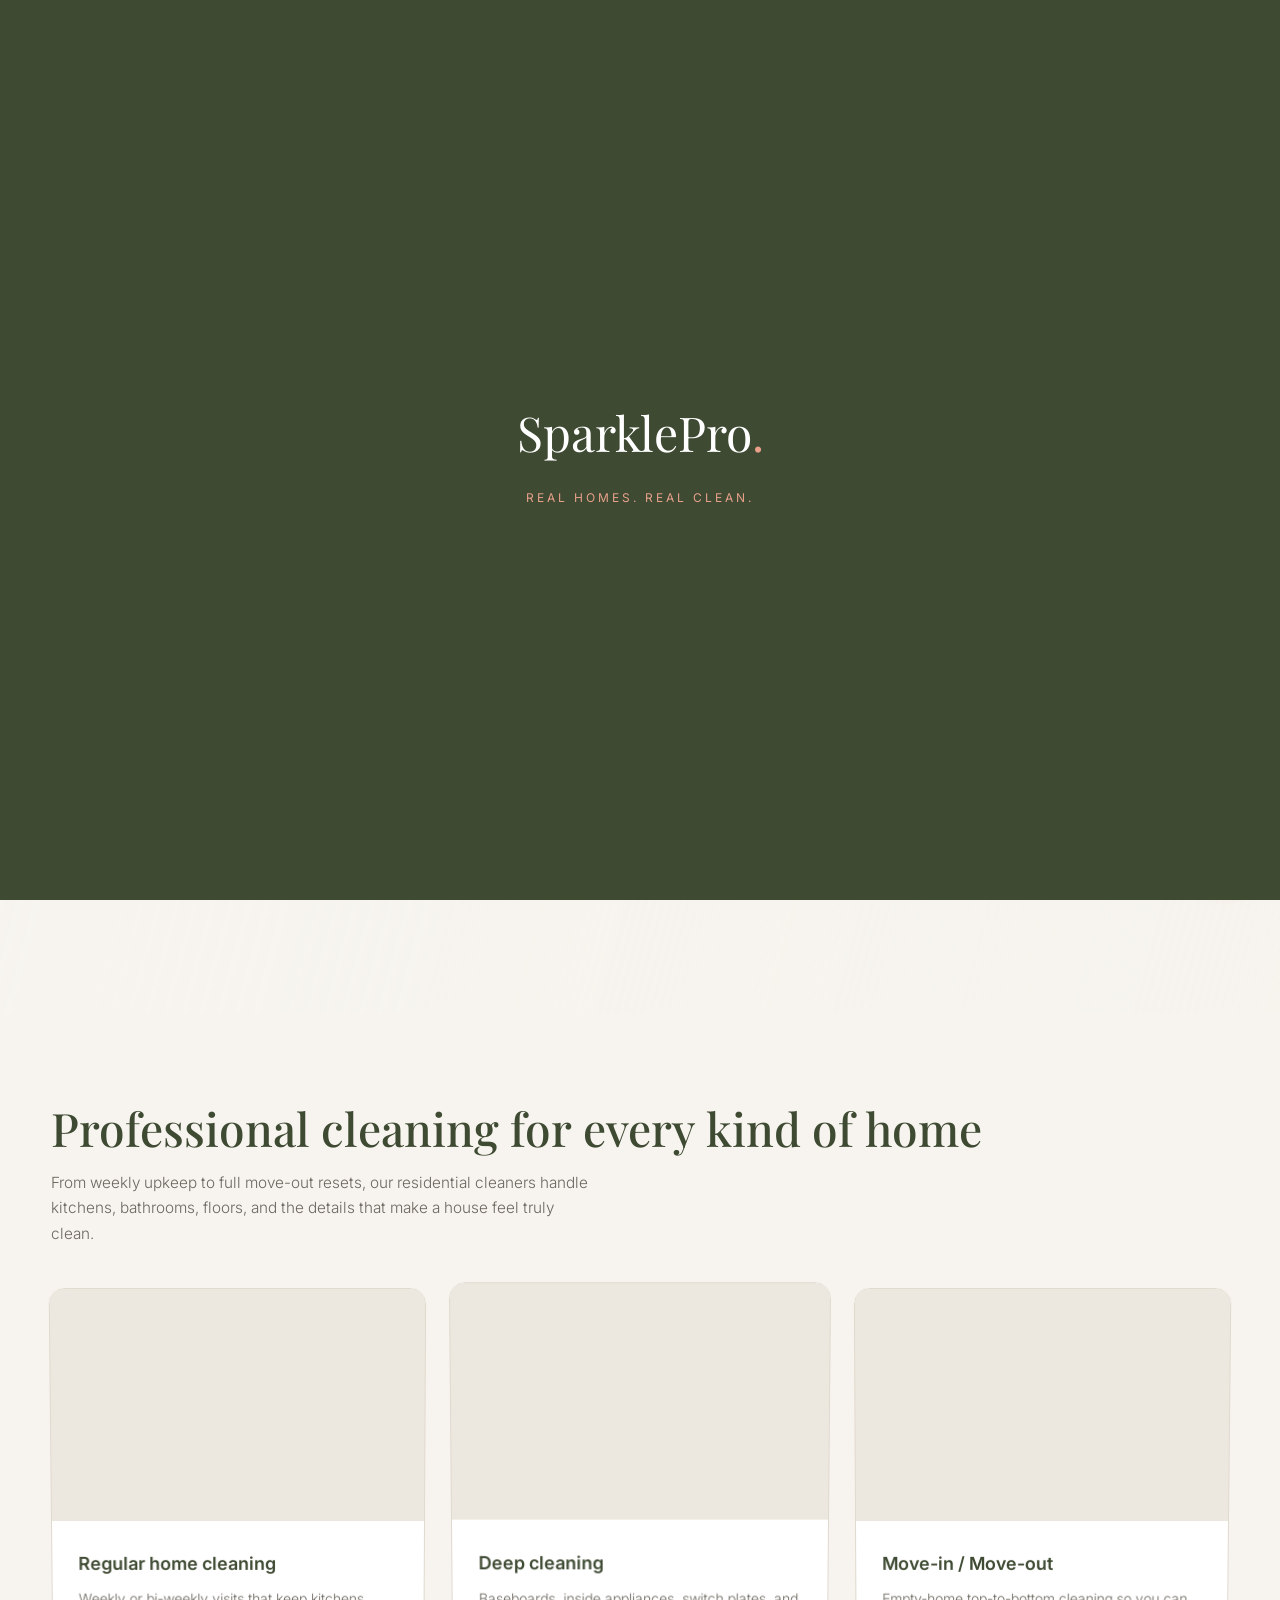
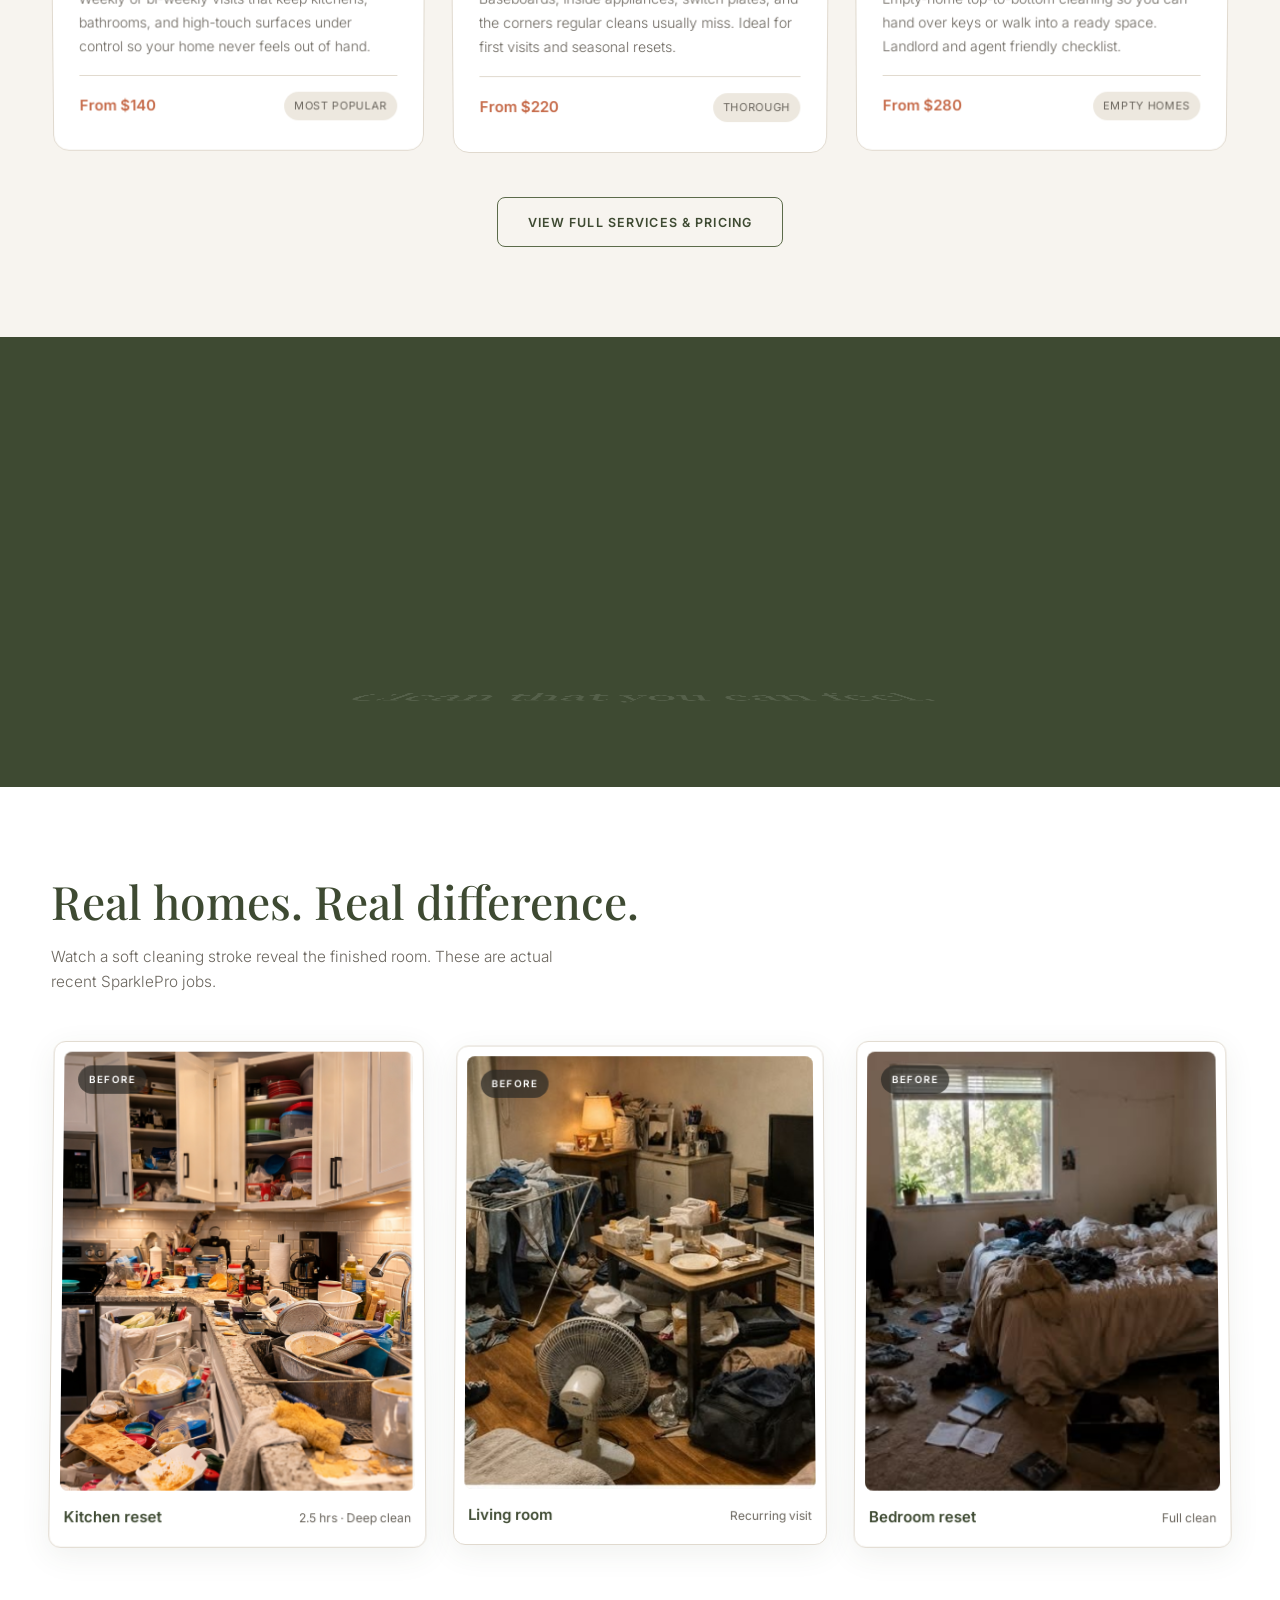
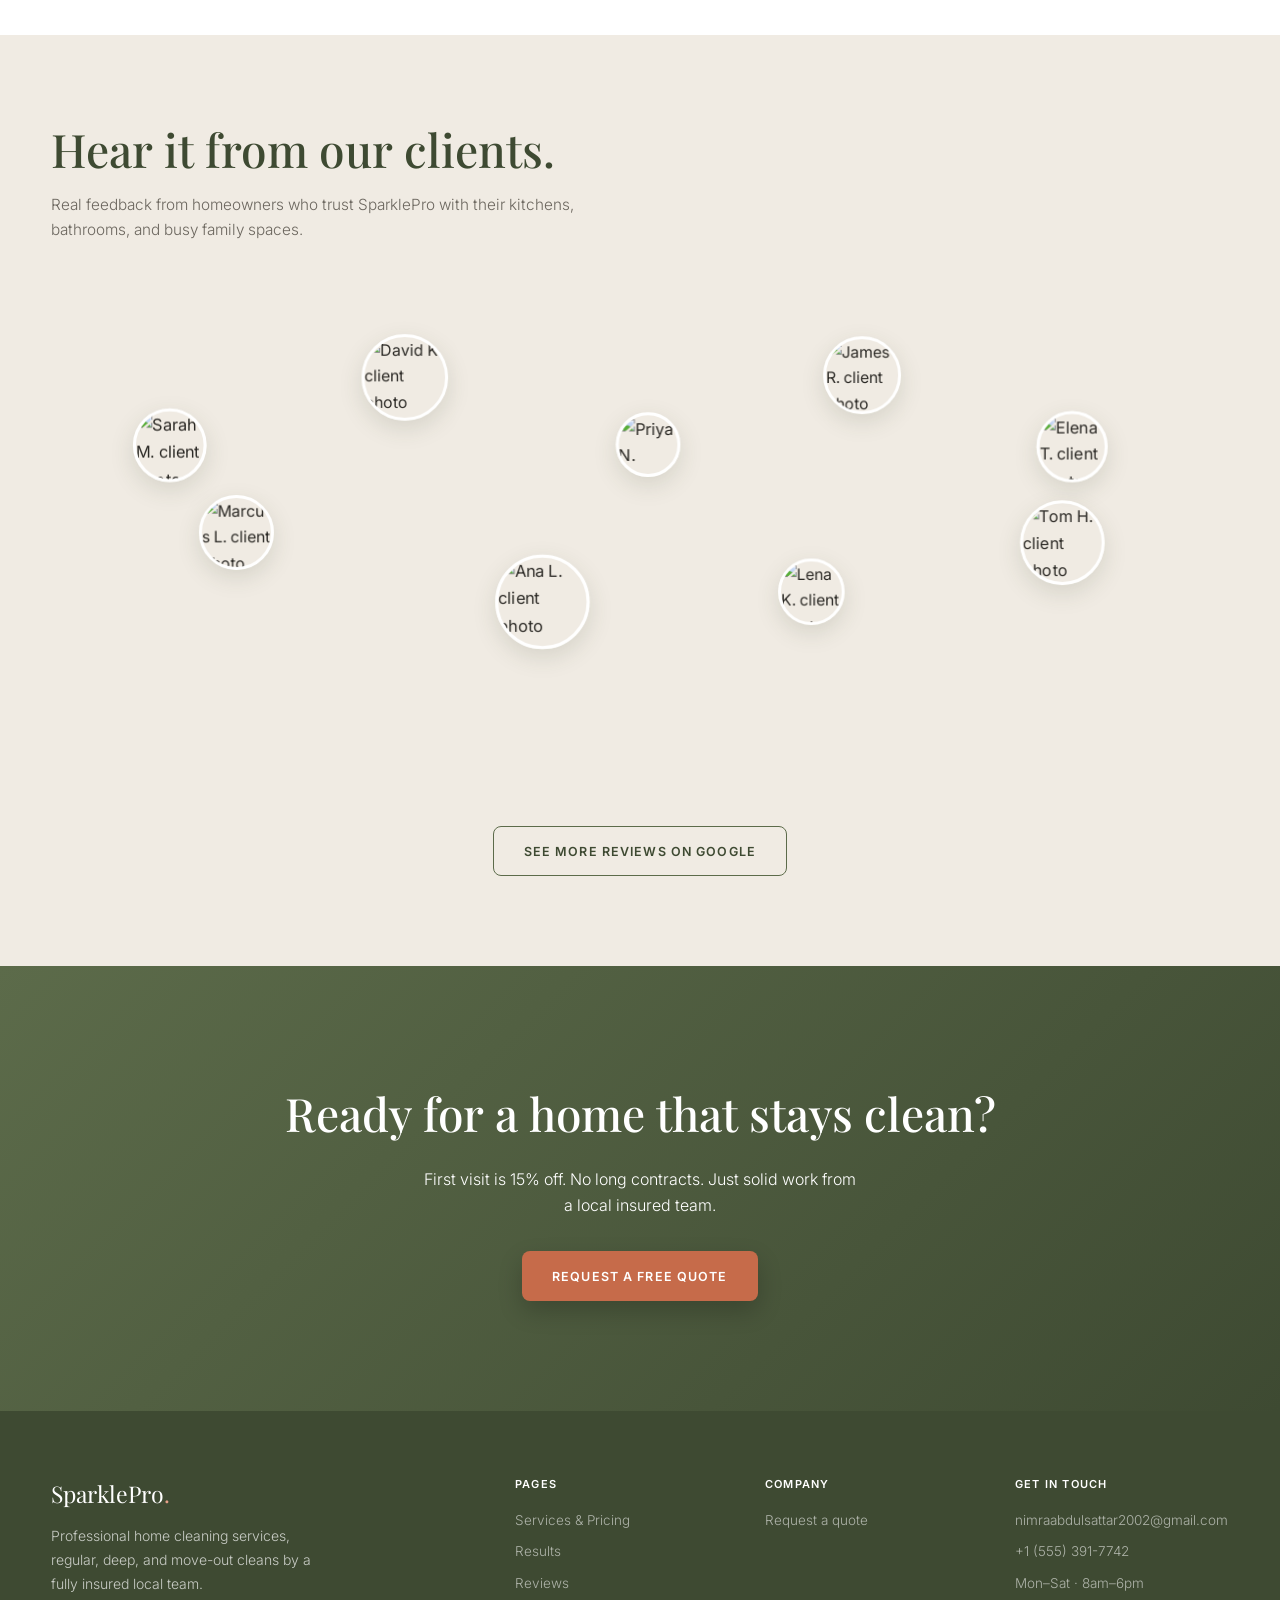
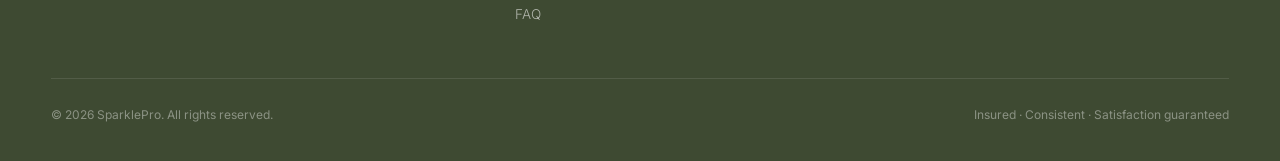
==== commit 899ce677: "Updated website with new changes and images" ====
--- a/index.html
+++ b/index.html
@@ -1,8 +1,9 @@
 <!DOCTYPE html>
 <html lang="en">
 <head>
+  <script>document.documentElement.classList.add("js")</script>
   <meta charset="UTF-8">
-  <meta name="viewport" content="width=device-width, initial-scale=1.0">
+  <meta name="viewport" content="width=device-width, initial-scale=1, viewport-fit=cover">
   <title>SparklePro | Professional Home Cleaning Services Near You</title>
   <meta name="description" content="SparklePro offers reliable home cleaning, deep cleaning, and move-in/move-out services. Fully insured local team. First clean 15% off. Book your free quote today.">
   <meta name="keywords" content="home cleaning service, deep cleaning, move out cleaning, residential cleaners, house cleaning near me, SparklePro">
@@ -167,6 +168,7 @@
       .avatar.a3,.avatar.a4,.avatar.a8{display:none}
     }
   </style>
+  <link rel="stylesheet" href="enhance.css">
   <link rel="stylesheet" href="widget.css">
 </head>
 <body>
@@ -195,7 +197,6 @@
   <section class="hero" id="hero">
     <div class="hero-bg" id="heroBg"></div>
     <div class="hero-content" id="heroContent">
-      <p class="eyebrow">Local · Insured · Consistent</p>
       <h1>Your home,<br>actually clean</h1>
       <p>SparklePro is a small, fully insured home cleaning team that shows up on time, deep-cleans the spots other services skip, and leaves your house feeling calm again.</p>
       <div class="hero-actions">
@@ -207,15 +208,12 @@
 
   <section aria-labelledby="services-heading">
     <div class="container">
-      <p class="section-label reveal">Home cleaning services</p>
       <h2 class="section-title reveal" id="services-heading">Professional cleaning for every kind of home</h2>
       <p class="section-desc reveal">From weekly upkeep to full move-out resets, our residential cleaners handle kitchens, bathrooms, floors, and the details that make a house feel truly clean.</p>
       <div class="services-preview">
         <article class="svc-card reveal">
           <div class="svc-visual">
-            <div class="svc-icon-wrap">
-              <svg viewBox="0 0 48 48" aria-hidden="true"><path d="M8 40V18l16-12 16 12v22H8z" stroke-linejoin="round"/><path d="M20 40V28h8v12"/><path d="M14 22h4M30 22h4M22 16v4"/></svg>
-            </div>
+            <img src="https://images.unsplash.com/photo-1581578731548-c64695cc6952?auto=format&fit=crop&w=900&q=80" alt="Cleaner wiping down a surface during a regular home cleaning visit" loading="lazy" data-par>
           </div>
           <div class="svc-body">
             <h3>Regular home cleaning</h3>
@@ -228,9 +226,7 @@
         </article>
         <article class="svc-card reveal" style="transition-delay:.1s">
           <div class="svc-visual">
-            <div class="svc-icon-wrap">
-              <svg viewBox="0 0 48 48" aria-hidden="true"><circle cx="24" cy="24" r="10"/><path d="M24 8v4M24 36v4M8 24h4M36 24h4M12.5 12.5l2.8 2.8M32.7 32.7l2.8 2.8M12.5 35.5l2.8-2.8M32.7 15.3l2.8-2.8"/><path d="M18 24h12" stroke-linecap="round"/></svg>
-            </div>
+            <img src="https://images.unsplash.com/photo-1556911220-bff31c812dba?auto=format&fit=crop&w=900&q=80" alt="Kitchen being deep cleaned by a SparklePro cleaner" loading="lazy" data-par>
           </div>
           <div class="svc-body">
             <h3>Deep cleaning</h3>
@@ -243,9 +239,7 @@
         </article>
         <article class="svc-card reveal" style="transition-delay:.2s">
           <div class="svc-visual">
-            <div class="svc-icon-wrap">
-              <svg viewBox="0 0 48 48" aria-hidden="true"><path d="M10 38V16l14-10 14 10v22H10z" stroke-linejoin="round"/><path d="M18 38V26h12v12"/><path d="M6 38h36" stroke-linecap="round"/><path d="M24 8v6"/></svg>
-            </div>
+            <img src="https://images.unsplash.com/photo-1600566753086-00f18fb6b3ea?auto=format&fit=crop&w=900&q=80" alt="Bright, organized empty home after a move-out clean" loading="lazy" data-par>
           </div>
           <div class="svc-body">
             <h3>Move-in / Move-out</h3>
@@ -269,14 +263,13 @@
 
   <section class="ba-section" id="results" aria-labelledby="results-heading">
     <div class="container">
-      <p class="section-label reveal">Before & after results</p>
       <h2 class="section-title reveal" id="results-heading">Real homes. Real difference.</h2>
-      <p class="section-desc reveal">Hover any photo to watch a soft cleaning stroke reveal the finished room. These are actual recent SparklePro jobs.</p>
+      <p class="section-desc reveal">Watch a soft cleaning stroke reveal the finished room. These are actual recent SparklePro jobs.</p>
       <div class="ba-grid">
         <div class="ba-card reveal-scale">
           <div class="ba-frame">
-            <img class="before" src="https://images.unsplash.com/photo-1649954596857-1e8c87d53ae3?auto=format&fit=crop&w=900&q=80" alt="Messy kitchen before professional home cleaning">
-            <img class="after" src="https://images.unsplash.com/photo-1600585154526-990dced4db0d?auto=format&fit=crop&w=900&q=80" alt="Sparkling clean kitchen after SparklePro deep clean">
+            <img class="before" src="images/kitchen-before.png" alt="Kitchen room before cleaning" loading="lazy">
+            <img class="after" src="images/kitchen-after.png" alt="Same kitchen room after SparklePro cleaning" loading="lazy">
             <div class="ba-blade"></div>
             <div class="sparkles"><span></span><span></span><span></span><span></span><span></span></div>
             <div class="ba-status"><span class="before-text">Before</span><span class="after-text">After</span></div>
@@ -285,23 +278,23 @@
         </div>
         <div class="ba-card reveal-scale" style="transition-delay:.12s">
           <div class="ba-frame">
-            <img class="before" src="https://images.unsplash.com/photo-1522771739844-6a9f6d5f14af?auto=format&fit=crop&w=900&q=80" alt="Cluttered bedroom before house cleaning">
-            <img class="after" src="https://images.unsplash.com/photo-1618220179428-22790b461013?auto=format&fit=crop&w=900&q=80" alt="Tidy living area after regular home cleaning service">
+            <img class="before" src="images/living-before.jpg" alt="Living room before cleaning" loading="lazy">
+            <img class="after" src="images/living-after.jpg" alt="Same living room after SparklePro cleaning" loading="lazy">
             <div class="ba-blade"></div>
             <div class="sparkles"><span></span><span></span><span></span><span></span><span></span></div>
             <div class="ba-status"><span class="before-text">Before</span><span class="after-text">After</span></div>
           </div>
-          <div class="ba-caption"><h3>Bedroom & living</h3><span>Recurring visit</span></div>
+          <div class="ba-caption"><h3>Living room</h3><span>Recurring visit</span></div>
         </div>
         <div class="ba-card reveal-scale" style="transition-delay:.24s">
           <div class="ba-frame">
-            <img class="before" src="https://images.unsplash.com/photo-1584622650111-993a426fbf0a?auto=format&fit=crop&w=900&q=80" alt="Bathroom before descaling and deep clean">
-            <img class="after" src="https://images.unsplash.com/photo-1620626011761-996317b8d101?auto=format&fit=crop&w=900&q=80" alt="Fresh bathroom after professional deep cleaning">
+            <img class="before" src="images/bedroom-before.jpg" alt="Bedroom room before cleaning" loading="lazy">
+            <img class="after" src="images/bedroom-after.jpg" alt="Same bedroom room after SparklePro cleaning" loading="lazy">
             <div class="ba-blade"></div>
             <div class="sparkles"><span></span><span></span><span></span><span></span><span></span></div>
             <div class="ba-status"><span class="before-text">Before</span><span class="after-text">After</span></div>
           </div>
-          <div class="ba-caption"><h3>Bathroom detail</h3><span>Descaling + polish</span></div>
+          <div class="ba-caption"><h3>Bedroom reset</h3><span>Full clean</span></div>
         </div>
       </div>
     </div>
@@ -309,27 +302,26 @@
 
   <section class="reviews-section" id="reviews" aria-labelledby="reviews-heading">
     <div class="container">
-      <p class="section-label reveal">Client reviews</p>
-      <h2 class="section-title reveal" id="reviews-heading">Hover a face. Read their story.</h2>
+      <h2 class="section-title reveal" id="reviews-heading">Hear it from our clients.</h2>
       <p class="section-desc reveal">Real feedback from homeowners who trust SparklePro with their kitchens, bathrooms, and busy family spaces.</p>
       <div class="review-stage reveal">
-        <div class="avatar a1"><div class="pic"><img src="https://images.unsplash.com/photo-1494790108377-be9c29b29330?auto=format&fit=crop&w=150&q=80" alt="Sarah M. client photo"></div><div class="bubble"><div class="stars">★★★★★</div><p>"I stopped feeling guilty about the weekends. They come every other Tuesday and the kitchen stays under control."</p><div class="name">Sarah M. <span>· Bi-weekly</span></div></div>
-        </div>
-        <div class="avatar a2"><div class="pic"><img src="https://images.unsplash.com/photo-1507003211169-0a1dd7228f2d?auto=format&fit=crop&w=150&q=80" alt="David K. client photo"></div><div class="bubble"><div class="stars">★★★★★</div><p>"Move-out clean passed inspection with zero notes. Clear pricing and they cleaned inside the cupboards."</p><div class="name">David K. <span>· Move-out</span></div></div>
-        </div>
-        <div class="avatar a3"><div class="pic"><img src="https://images.unsplash.com/photo-1438761681033-6461ffad8d80?auto=format&fit=crop&w=150&q=80" alt="Priya N. client photo"></div><div class="bubble"><div class="stars">★★★★★</div><p>"Two kids and a dog. Same two cleaners every time — that consistency is rare and it matters."</p><div class="name">Priya N. <span>· Weekly</span></div></div>
-        </div>
-        <div class="avatar a4"><div class="pic"><img src="https://images.unsplash.com/photo-1472099645785-5658abf4ff4e?auto=format&fit=crop&w=150&q=80" alt="James R. client photo"></div><div class="bubble"><div class="stars">★★★★★</div><p>"Deep clean was excellent. They noted our preferences and the regular visits have been just as thorough."</p><div class="name">James R. <span>· Deep + recurring</span></div></div>
-        </div>
-        <div class="avatar a5"><div class="pic"><img src="https://images.unsplash.com/photo-1544005313-94ddf0286df2?auto=format&fit=crop&w=150&q=80" alt="Elena T. client photo"></div><div class="bubble"><div class="stars">★★★★★</div><p>"Post-renovation clean left the place ready to move into. Fair price for the amount of dust and debris."</p><div class="name">Elena T. <span>· Post-reno</span></div></div>
-        </div>
-        <div class="avatar a6"><div class="pic"><img src="https://images.unsplash.com/photo-1500648767791-00dcc994a43e?auto=format&fit=crop&w=150&q=80" alt="Marcus L. client photo"></div><div class="bubble"><div class="stars">★★★★★</div><p>"We've tried three other services. SparklePro is the first that shows up when they say and does the job properly."</p><div class="name">Marcus L. <span>· Bi-weekly</span></div></div>
-        </div>
-        <div class="avatar a7"><div class="pic"><img src="https://images.unsplash.com/photo-1534528741775-53994a69daeb?auto=format&fit=crop&w=150&q=80" alt="Ana L. client photo"></div><div class="bubble"><div class="stars">★★★★★</div><p>"Communication is easy, no upselling, and the bathrooms actually look and smell clean for days."</p><div class="name">Ana L. <span>· Weekly</span></div></div>
-        </div>
-        <div class="avatar a8"><div class="pic"><img src="https://images.unsplash.com/photo-1517841905240-472988babdf9?auto=format&fit=crop&w=150&q=80" alt="Lena K. client photo"></div><div class="bubble"><div class="stars">★★★★★</div><p>"Booked for end of tenancy. Keys handed over the same afternoon. Would use again in a heartbeat."</p><div class="name">Lena K. <span>· Move-out</span></div></div>
-        </div>
-        <div class="avatar a9"><div class="pic"><img src="https://images.unsplash.com/photo-1539571696357-5a69c17a67c6?auto=format&fit=crop&w=150&q=80" alt="Tom H. client photo"></div><div class="bubble"><div class="stars">★★★★★</div><p>"Reliable, careful with our furniture, and the quote matched the final invoice. Refreshing honesty."</p><div class="name">Tom H. <span>· Regular</span></div></div>
+        <div class="avatar a1"><div class="pic"><img src="https://images.unsplash.com/photo-1494790108377-be9c29b29330?auto=format&fit=crop&w=150&q=80" alt="Sarah M. client photo"></div><div class="bubble"><p>"I stopped feeling guilty about the weekends. They come every other Tuesday and the kitchen stays under control."</p><div class="name">Sarah M. <span>· Bi-weekly</span></div></div>
+        </div>
+        <div class="avatar a2"><div class="pic"><img src="https://images.unsplash.com/photo-1507003211169-0a1dd7228f2d?auto=format&fit=crop&w=150&q=80" alt="David K. client photo"></div><div class="bubble"><p>"Move-out clean passed inspection with zero notes. Clear pricing and they cleaned inside the cupboards."</p><div class="name">David K. <span>· Move-out</span></div></div>
+        </div>
+        <div class="avatar a3"><div class="pic"><img src="https://images.unsplash.com/photo-1438761681033-6461ffad8d80?auto=format&fit=crop&w=150&q=80" alt="Priya N. client photo"></div><div class="bubble"><p>"Two kids and a dog. Same two cleaners every time, that consistency is rare and it matters."</p><div class="name">Priya N. <span>· Weekly</span></div></div>
+        </div>
+        <div class="avatar a4"><div class="pic"><img src="https://images.unsplash.com/photo-1472099645785-5658abf4ff4e?auto=format&fit=crop&w=150&q=80" alt="James R. client photo"></div><div class="bubble"><p>"Deep clean was excellent. They noted our preferences and the regular visits have been just as thorough."</p><div class="name">James R. <span>· Deep + recurring</span></div></div>
+        </div>
+        <div class="avatar a5"><div class="pic"><img src="https://images.unsplash.com/photo-1544005313-94ddf0286df2?auto=format&fit=crop&w=150&q=80" alt="Elena T. client photo"></div><div class="bubble"><p>"Post-renovation clean left the place ready to move into. Fair price for the amount of dust and debris."</p><div class="name">Elena T. <span>· Post-reno</span></div></div>
+        </div>
+        <div class="avatar a6"><div class="pic"><img src="https://images.unsplash.com/photo-1500648767791-00dcc994a43e?auto=format&fit=crop&w=150&q=80" alt="Marcus L. client photo"></div><div class="bubble"><p>"We've tried three other services. SparklePro is the first that shows up when they say and does the job properly."</p><div class="name">Marcus L. <span>· Bi-weekly</span></div></div>
+        </div>
+        <div class="avatar a7"><div class="pic"><img src="https://images.unsplash.com/photo-1534528741775-53994a69daeb?auto=format&fit=crop&w=150&q=80" alt="Ana L. client photo"></div><div class="bubble"><p>"Communication is easy, no upselling, and the bathrooms actually look and smell clean for days."</p><div class="name">Ana L. <span>· Weekly</span></div></div>
+        </div>
+        <div class="avatar a8"><div class="pic"><img src="https://images.unsplash.com/photo-1517841905240-472988babdf9?auto=format&fit=crop&w=150&q=80" alt="Lena K. client photo"></div><div class="bubble"><p>"Booked for end of tenancy. Keys handed over the same afternoon. Would use again in a heartbeat."</p><div class="name">Lena K. <span>· Move-out</span></div></div>
+        </div>
+        <div class="avatar a9"><div class="pic"><img src="https://images.unsplash.com/photo-1539571696357-5a69c17a67c6?auto=format&fit=crop&w=150&q=80" alt="Tom H. client photo"></div><div class="bubble"><p>"Reliable, careful with our furniture, and the quote matched the final invoice. Refreshing honesty."</p><div class="name">Tom H. <span>· Regular</span></div></div>
         </div>
       </div>
       <div style="text-align:center;margin-top:20px" class="reveal">
@@ -348,7 +340,7 @@
     <div class="footer-grid">
       <div>
         <div class="footer-brand">SparklePro<span>.</span></div>
-        <p>Professional home cleaning services — regular, deep, and move-out cleans by a fully insured local team.</p>
+        <p>Professional home cleaning services, regular, deep, and move-out cleans by a fully insured local team.</p>
       </div>
       <div class="footer-col">
         <h4>Pages</h4>
@@ -376,37 +368,11 @@
 
   <script>
     window.addEventListener('load',()=>setTimeout(()=>document.getElementById('intro').classList.add('hide'),2200));
-    const header=document.getElementById('header');
-    const progress=document.getElementById('progress');
-    const heroBg=document.getElementById('heroBg');
-    const heroContent=document.getElementById('heroContent');
-    const bandText=document.getElementById('bandText');
-    function onScroll(){
-      const sy=window.scrollY;
-      const docH=document.documentElement.scrollHeight-window.innerHeight;
-      progress.style.width=(sy/docH*100)+'%';
-      header.classList.toggle('scrolled',sy>40);
-      if(sy<window.innerHeight){
-        const p=sy/window.innerHeight;
-        heroBg.style.transform=`scale(${1.08-p*0.06}) translateY(${sy*0.35}px)`;
-        heroContent.style.transform=`translateY(${sy*0.18}px)`;
-        heroContent.style.opacity=Math.max(0,1-p*1.15);
-      }
-      const band=document.querySelector('.sticky-band');
-      if(band){
-        const r=band.getBoundingClientRect();
-        const mid=window.innerHeight/2;
-        const dist=Math.abs(r.top+r.height/2-mid);
-        const active=dist<r.height*0.55;
-        bandText.classList.toggle('active',active);
-        if(active){const t=1-dist/(r.height*0.55);bandText.style.transform=`scale(${0.88+t*0.12})`;}
-      }
-    }
+    const header=document.getElementById('header'),progress=document.getElementById('progress');
+    function onScroll(){const sy=window.scrollY,docH=document.documentElement.scrollHeight-window.innerHeight;progress.style.width=(docH>0?sy/docH*100:0)+'%';header.classList.toggle('scrolled',sy>40);}
     window.addEventListener('scroll',onScroll,{passive:true});onScroll();
-    const reveals=document.querySelectorAll('.reveal,.reveal-scale');
-    const observer=new IntersectionObserver(entries=>{entries.forEach(e=>{if(e.isIntersecting)e.target.classList.add('visible')})},{threshold:.12,rootMargin:'0px 0px -40px 0px'});
-    reveals.forEach(el=>observer.observe(el));
   </script>
+  <script src="enhance.js" defer></script>
   <script src="widget.js" defer></script>
 </body>
 </html>
--- a/enhance.css
+++ b/enhance.css
@@ -0,0 +1,189 @@
+/* SparklePro: responsive layer, buttons, photo cards, 3D scroll motion. Loaded after each page's own CSS. */
+
+/* ---------- Base / responsive foundation (0 to 1800px+) ---------- */
+html{-webkit-text-size-adjust:100%;text-size-adjust:100%;overflow-x:clip}
+body{min-width:0;overflow-x:clip;overflow-wrap:anywhere}
+img,video{max-width:100%;height:auto}
+h1,h2,h3,p,li,a,td,th,label,summary{min-width:0}
+section{padding:clamp(56px,7vw,112px) clamp(18px,4vw,64px)}
+.page-hero{padding:clamp(56px,8vw,110px) clamp(18px,4vw,64px) clamp(40px,5vw,64px)}
+.nav{padding:16px clamp(18px,3vw,48px);max-width:1560px;gap:16px}
+.container{width:100%}
+.container.narrow{max-width:760px}
+.hero{min-height:100vh;min-height:100svh}
+.hero-content{padding:0 clamp(18px,4vw,64px);max-width:1560px}
+.hero h1{font-size:clamp(38px,6.2vw,92px);max-width:11em}
+.hero p{font-size:clamp(15px,1.3vw,19px);max-width:34em}
+.section-title,.page-hero h1{line-height:1.12;text-wrap:balance}
+.section-title{font-size:clamp(28px,3.6vw,54px)}
+.section-desc{font-size:clamp(15px,1.2vw,18px)}
+.top-bar{padding:10px clamp(14px,3vw,24px);font-size:clamp(10px,1.4vw,12px);line-height:1.5}
+@media(min-width:1280px){.container:not(.narrow){max-width:1240px}}
+@media(min-width:1600px){.container:not(.narrow){max-width:1380px}.footer-grid,.footer-bottom{max-width:1380px}}
+
+
+/* grids that reflow without breakpoints */
+.services-preview,.ba-grid,.team-grid,.extras{grid-template-columns:repeat(auto-fit,minmax(min(100%,290px),1fr))}
+.testimonials-grid{grid-template-columns:repeat(auto-fit,minmax(min(100%,340px),1fr))}
+.services-preview>*,.ba-grid>*,.team-grid>*,.testimonials-grid>*,.extras>*,.contact-grid>*,.form-row>*{min-width:0}
+.footer-grid{grid-template-columns:2fr 1fr 1fr 1fr}
+.footer-bottom{flex-wrap:wrap;gap:8px 20px}
+footer{padding-left:clamp(18px,4vw,64px);padding-right:clamp(18px,4vw,64px)}
+.pricing-table{display:block;overflow-x:auto;-webkit-overflow-scrolling:touch;max-width:100%}
+.pricing-table tr{white-space:normal}
+input,select,textarea{max-width:100%;font-size:16px}
+
+@media(max-width:1100px){
+  .service-block{grid-template-columns:200px 1fr 220px!important}
+  .contact-grid{gap:32px!important}
+}
+@media(max-width:960px){
+  .footer-grid{grid-template-columns:1fr 1fr!important}
+  .service-block{grid-template-columns:1fr!important}
+  .contact-grid,.form-row{grid-template-columns:1fr!important}
+  .checklist{columns:1!important}
+}
+@media(max-width:560px){
+  .footer-grid{grid-template-columns:1fr!important;gap:28px!important}
+  .footer-bottom{flex-direction:column}
+  .top-bar span{white-space:nowrap}
+}
+
+/* ---------- Navigation: text menu toggle on small screens ---------- */
+.nav-toggle{display:none;font:600 12px/1 Inter,sans-serif;letter-spacing:.08em;text-transform:uppercase;color:var(--olive-dark);background:transparent;border:1.5px solid var(--olive);border-radius:8px;min-height:42px;padding:0 18px;cursor:pointer;transition:background .3s,color .3s}
+.nav-toggle:hover,.nav-toggle[aria-expanded="true"]{background:var(--olive);color:#fff}
+.nav-toggle:focus-visible{outline:2px solid var(--terracotta);outline-offset:2px}
+.mnav{display:none;position:absolute;left:0;right:0;top:100%;background:var(--bg);border-bottom:1px solid var(--border);box-shadow:0 24px 40px rgba(62,74,50,.14);padding:8px clamp(18px,4vw,48px) 22px;perspective:900px;max-height:calc(100vh - 70px);max-height:calc(100svh - 70px);overflow:auto}
+.mnav-inner{display:flex;flex-direction:column;transform-origin:50% 0;opacity:0;transform:rotateX(-28deg) translateY(-10px);transition:opacity .45s cubic-bezier(.16,1,.3,1),transform .6s cubic-bezier(.16,1,.3,1)}
+.mnav.open{display:block}
+.mnav.open .mnav-inner{opacity:1;transform:none}
+.mnav a{display:flex;align-items:center;min-height:52px;font-size:13px;letter-spacing:.09em;text-transform:uppercase;font-weight:500;color:var(--text);text-decoration:none;border-bottom:1px solid var(--border)}
+.mnav a.active{color:var(--terracotta)}
+.mnav .btn{margin-top:18px;border:none;justify-content:center;width:100%;color:#fff}
+@media(max-width:960px){
+  .nav-left,.nav-right{display:none!important}
+  .nav .logo{order:1;margin-right:auto}
+  .nav-toggle{display:inline-flex;align-items:center;order:2}
+}
+
+/* ---------- Buttons ---------- */
+.btn{position:relative;isolation:isolate;overflow:hidden;display:inline-flex;align-items:center;justify-content:center;gap:10px;min-height:50px;padding:0 30px;border-radius:8px;font-size:12.5px;line-height:1.2;letter-spacing:.09em;text-align:center;white-space:normal;max-width:100%;
+  box-shadow:0 1px 0 rgba(255,255,255,.18) inset,0 6px 16px rgba(62,74,50,.16);
+  transition:transform .45s cubic-bezier(.16,1,.3,1),box-shadow .45s,color .35s,background-color .35s,border-color .35s}
+.btn::before{content:"";position:absolute;inset:0;z-index:-1;background:var(--olive-dark);transform:translateY(101%);transition:transform .5s cubic-bezier(.16,1,.3,1)}
+.btn:hover{transform:translateY(-3px);box-shadow:0 14px 28px rgba(62,74,50,.26)}
+.btn:hover::before{transform:none}
+.btn:active{transform:translateY(0) scale(.98);transition-duration:.12s}
+.btn:focus-visible{outline:2px solid var(--terracotta);outline-offset:3px}
+.btn-terracotta{background:var(--terracotta)}
+.btn-terracotta:hover{background:var(--terracotta)}
+.btn-terracotta::before{background:var(--terracotta-dark)}
+.btn-outline{background:transparent;color:var(--olive-dark);border:1.5px solid var(--olive);box-shadow:none}
+.btn-outline:hover{background:transparent;color:#fff;box-shadow:0 14px 28px rgba(62,74,50,.22)}
+.btn-outline::before{background:var(--olive)}
+.cta .btn{background:var(--terracotta);color:#fff;box-shadow:0 10px 24px rgba(0,0,0,.2)}
+.cta .btn::before{background:var(--terracotta-dark)}
+.nav .btn{min-height:42px!important;padding:0 20px!important;font-size:11px!important}
+.nav .btn,.mnav .btn{color:#fff}
+.hero-actions{gap:14px;align-items:stretch}
+.hero-actions .btn{min-width:210px}
+.price-box .btn{width:100%;min-height:46px;padding:0 18px}
+form .btn,.form-card .btn{width:100%}
+div[style*="text-align"]>.btn{margin-inline:auto}
+@media(max-width:560px){
+  .hero-actions{flex-direction:column}
+  .hero-actions .btn{width:100%;min-width:0}
+  .cta .btn,.google-box .btn,div[style*="text-align"]>.btn{width:100%}
+}
+
+/* ---------- Photo cards (replace the old icon blocks) ---------- */
+.svc-visual{height:clamp(180px,18vw,260px)!important;background:var(--soft)}
+.svc-visual::before{display:none!important}
+.svc-visual img{position:absolute;inset:-8% 0;width:100%;height:116%;object-fit:cover;max-width:none;will-change:transform;transition:filter .6s}
+.svc-card:hover .svc-visual img{filter:saturate(1.08)}
+.svc-body p{min-height:0!important}
+.service-block .svc-side{padding:0!important;background:var(--soft)!important;position:relative;min-height:220px}
+.service-block .svc-side img{position:absolute;inset:0;width:100%;height:100%;object-fit:cover;max-width:none;transition:transform 1.2s cubic-bezier(.16,1,.3,1)}
+.service-block:hover .svc-side img{transform:scale(1.06)}
+@media(max-width:960px){.service-block .svc-side{min-height:0;aspect-ratio:16/9}.service-block .svc-side img{position:absolute}}
+
+/* simple CSS-only list marker and accordion indicator (no icon glyphs) */
+.checklist li::before{content:""!important;width:6px;height:6px;border-radius:50%;background:var(--terracotta);top:13px!important;left:2px!important;font-size:0!important}
+.faq-item summary{gap:16px}
+.faq-item summary::after{content:""!important;flex:none;width:16px;height:16px;background:
+  linear-gradient(var(--terracotta),var(--terracotta)) center/100% 1.5px no-repeat,
+  linear-gradient(var(--terracotta),var(--terracotta)) center/1.5px 100% no-repeat;transition:transform .5s cubic-bezier(.16,1,.3,1)}
+.faq-item[open] summary::after{transform:rotate(135deg)}
+.faq-item p{animation:faqIn .6s cubic-bezier(.16,1,.3,1)}
+@keyframes faqIn{from{opacity:0;transform:translateY(-8px)}to{opacity:1;transform:none}}
+
+/* reviews cluster becomes a readable card list on touch and small screens */
+@media(max-width:1024px){
+  .review-stage{display:grid!important;grid-template-columns:repeat(auto-fit,minmax(min(100%,300px),1fr));gap:18px;min-height:0!important;padding:0!important;margin-top:8px}
+  .review-stage .avatar,.review-stage .avatar[class]{position:static!important;width:auto!important;height:auto!important;margin:0!important;display:flex!important;gap:16px;align-items:flex-start;background:var(--white);border:1px solid var(--border);border-radius:14px;padding:20px;transform:none!important}
+  .avatar .pic{width:60px!important;height:60px!important;flex:none}
+  .avatar:hover .pic{transform:none;box-shadow:0 8px 24px rgba(62,74,50,.15)}
+  .avatar .bubble{position:static!important;opacity:1!important;visibility:visible!important;transform:none!important;width:auto!important;background:none;border:none;box-shadow:none;padding:0}
+  .avatar .bubble::after{display:none}
+  .avatar{display:flex!important}
+}
+
+/* ---------- 3D scroll motion ---------- */
+.container,.services-preview,.ba-grid,.team-grid,.testimonials-grid,.extras,.footer-grid,.contact-grid,.review-stage,.cta{perspective:1500px}
+.js [data-s3d]{opacity:0;translate:0 56px -140px;rotate:1 0 0 16deg;transform-origin:50% 100%;will-change:translate,rotate,opacity;
+  transition:opacity .9s cubic-bezier(.16,1,.3,1) var(--d,0ms),translate 1.15s cubic-bezier(.16,1,.3,1) var(--d,0ms),rotate 1.15s cubic-bezier(.16,1,.3,1) var(--d,0ms),scale 1.15s cubic-bezier(.16,1,.3,1) var(--d,0ms),transform .2s linear,box-shadow .5s,background-color .4s,border-color .4s,color .3s}
+.js [data-s3d="left"]{translate:-70px 40px -160px;rotate:0 1 0 16deg;transform-origin:0 50%}
+.js [data-s3d="right"]{translate:70px 40px -160px;rotate:0 1 0 -16deg;transform-origin:100% 50%}
+.js [data-s3d="zoom"]{translate:0 0 -240px;rotate:none;scale:.9;transform-origin:50% 50%}
+.js [data-s3d].in{opacity:1;translate:0 0 0;rotate:none;scale:1}
+.js [data-tilt]{transform-style:preserve-3d;backface-visibility:hidden}
+.js .w{display:inline-block;opacity:0;translate:0 .55em -.6em;rotate:1 0 0 -75deg;transform-origin:50% 100%;transition:opacity .8s cubic-bezier(.16,1,.3,1) var(--d,0ms),translate 1s cubic-bezier(.16,1,.3,1) var(--d,0ms),rotate 1s cubic-bezier(.16,1,.3,1) var(--d,0ms)}
+.js .in .w,.js .w.in{opacity:1;translate:0 0 0;rotate:none}
+.js [data-words]{perspective:900px}
+.js .band-text{will-change:transform,opacity;transition:none!important}
+.js .hero-content,.js #heroBg{will-change:transform}
+.sticky-band{perspective:1000px}
+.ba-card,.svc-card,.testimonial,.extra-card,.team-item{backface-visibility:hidden}
+
+/* hero: darker veil on narrow screens for text legibility */
+@media(max-width:700px){
+  .hero-bg::after{background:linear-gradient(180deg,rgba(247,244,239,.92) 0%,rgba(247,244,239,.82) 55%,rgba(247,244,239,.55) 100%)!important}
+}
+
+@media(prefers-reduced-motion:reduce){
+  .js [data-s3d],.js .w{opacity:1!important;translate:none!important;rotate:none!important;scale:1!important;transition:none!important}
+  .mnav-inner{transition:none}
+  html{scroll-behavior:auto}
+}
+
+/* logo keeps its wordmark styling inside the nav */
+.nav .logo{font-family:'Playfair Display',serif;font-size:clamp(22px,2vw,28px);letter-spacing:0;text-transform:none;font-weight:500;color:var(--olive-dark);white-space:nowrap}
+.nav .logo span{color:var(--terracotta)}
+
+/* if a photo is slow or blocked, keep the frame clean instead of showing alt text */
+.svc-visual img,.service-block .svc-side img{color:transparent;font-size:0}
+
+/* touch devices: before/after reveals as the card scrolls into the middle of the screen */
+.ba-card.tap .after{clip-path:polygon(0 0,100% 0,100% 100%,0 100%)}
+.ba-card.tap .before{transform:scale(1.05)}
+.ba-card.tap .after{transform:scale(1.02)}
+.ba-card.tap .ba-blade{opacity:1;transform:rotate(-38deg) translateY(-180%)}
+.ba-card.tap .sparkles{opacity:1}
+.ba-card.tap .ba-status{background:var(--terracotta)}
+.ba-card.tap .ba-status .before-text{display:none}
+.ba-card.tap .ba-status .after-text{display:inline}
+
+/* before shots: same photo as the "after", made to look dirty */
+.ba-frame img.dirty{filter:brightness(.68) saturate(.5) sepia(.45) contrast(1.15) blur(.4px)}
+.ba-frame .grime{position:absolute;inset:0;z-index:1;pointer-events:none;mix-blend-mode:multiply;
+background:
+ radial-gradient(ellipse 18% 9% at 22% 72%,rgba(70,45,20,.75),transparent 70%),
+ radial-gradient(ellipse 14% 7% at 68% 58%,rgba(60,40,15,.7),transparent 70%),
+ radial-gradient(ellipse 25% 12% at 45% 88%,rgba(50,35,15,.65),transparent 72%),
+ radial-gradient(circle at 80% 25%,rgba(90,70,30,.5),transparent 22%),
+ radial-gradient(circle at 15% 30%,rgba(80,60,30,.45),transparent 25%),
+ radial-gradient(circle at 55% 40%,rgba(40,30,15,.35),transparent 18%),
+ linear-gradient(180deg,rgba(120,95,50,.25),rgba(60,45,20,.35))}
+.ba-frame .grime::after{content:"";position:absolute;inset:0;opacity:.55;
+background:url("data:image/svg+xml;utf8,<svg xmlns='http://www.w3.org/2000/svg' width='300' height='300'><filter id='n'><feTurbulence type='fractalNoise' baseFrequency='.045' numOctaves='4' seed='7'/><feColorMatrix values='0 0 0 0 .25  0 0 0 0 .18  0 0 0 0 .08  0 0 0 1.6 -.55'/></filter><rect width='300' height='300' filter='url(%23n)'/></svg>");background-size:cover}
+.ba-card:hover .grime{opacity:0}.ba-card.tap .grime{opacity:0}
